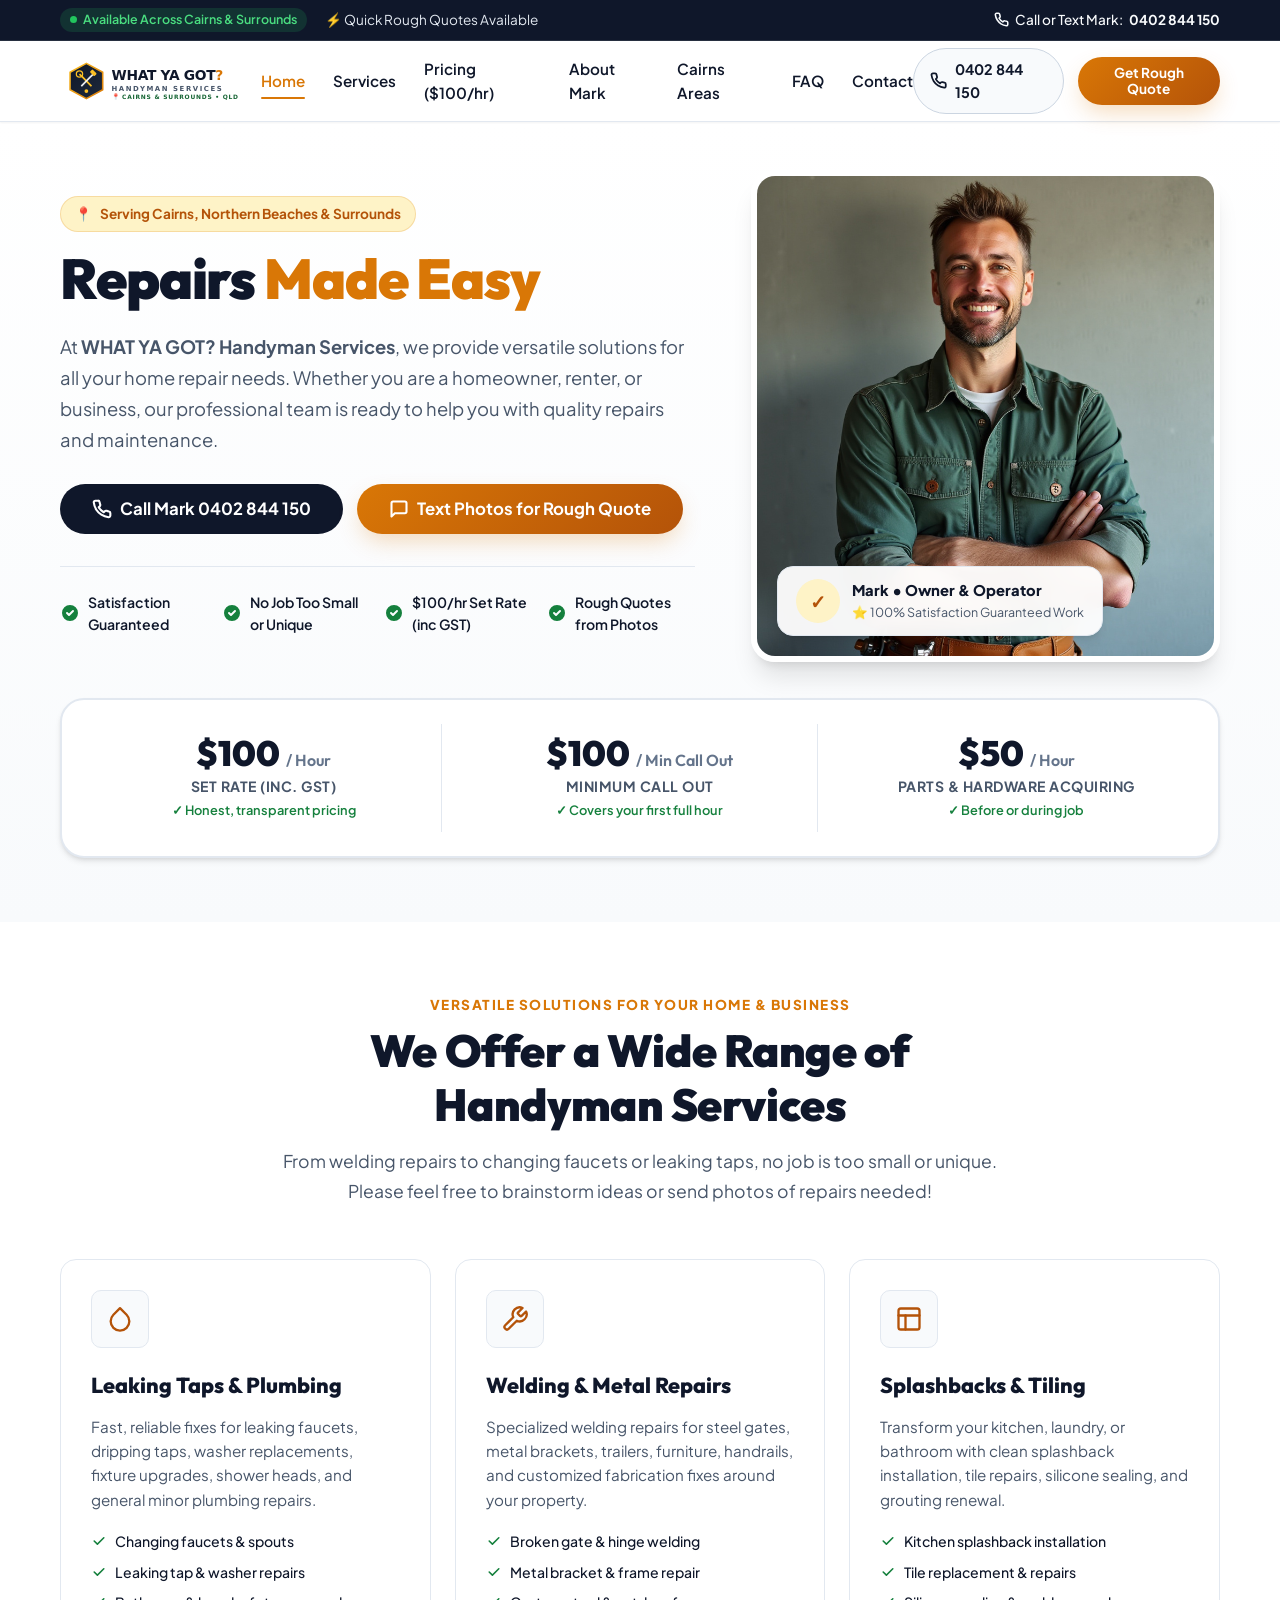
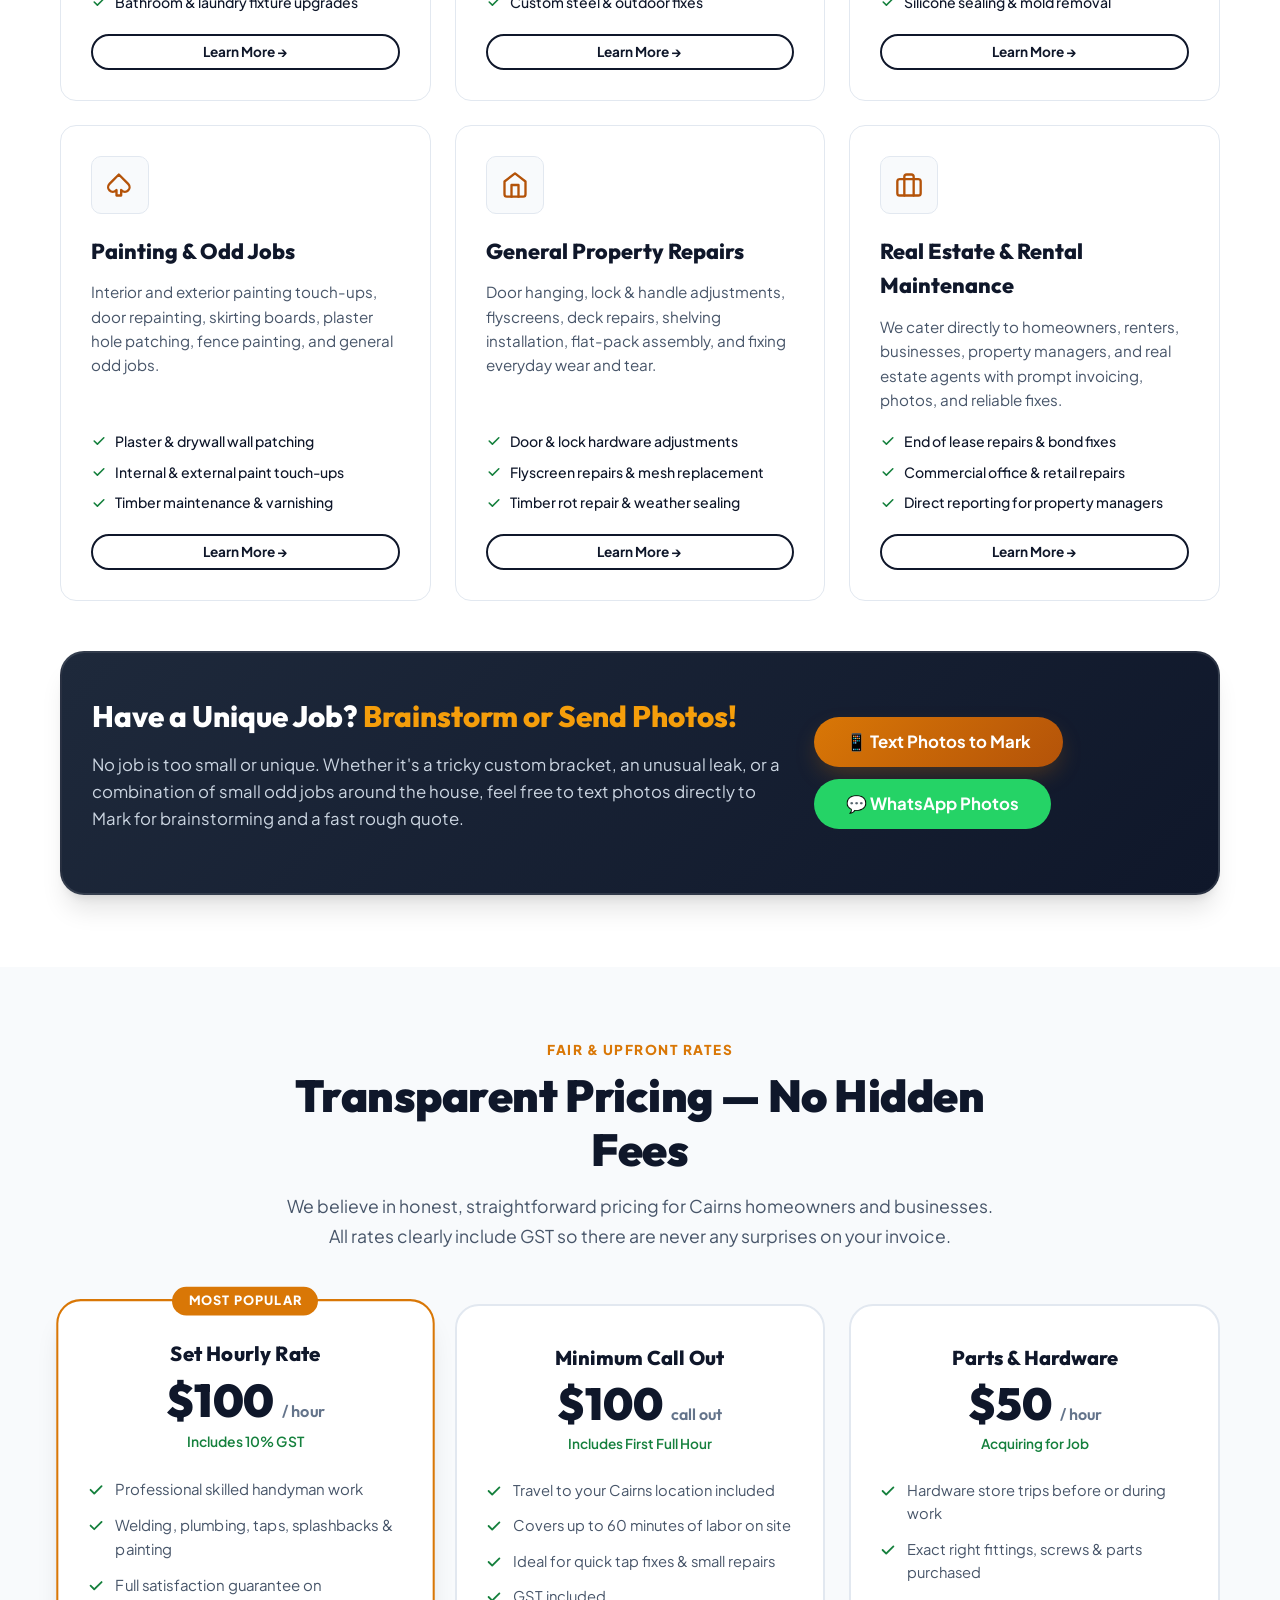
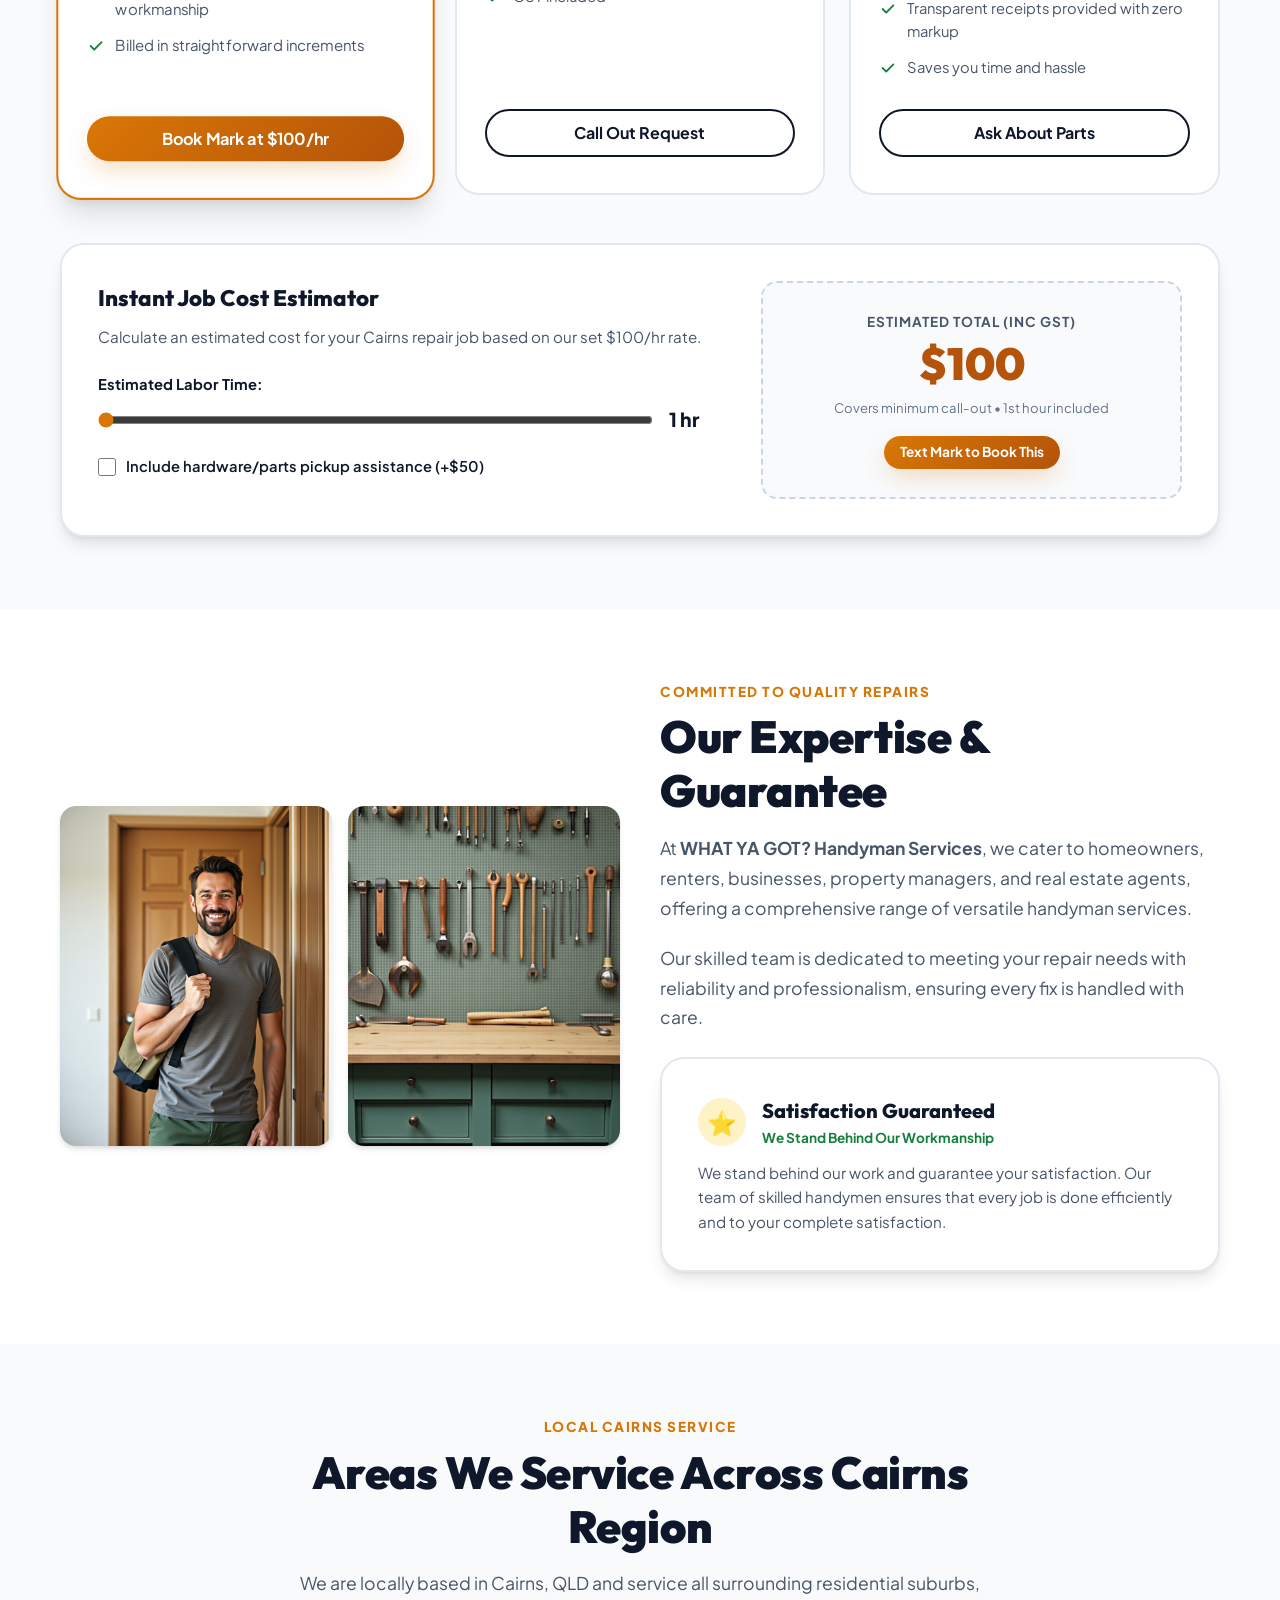
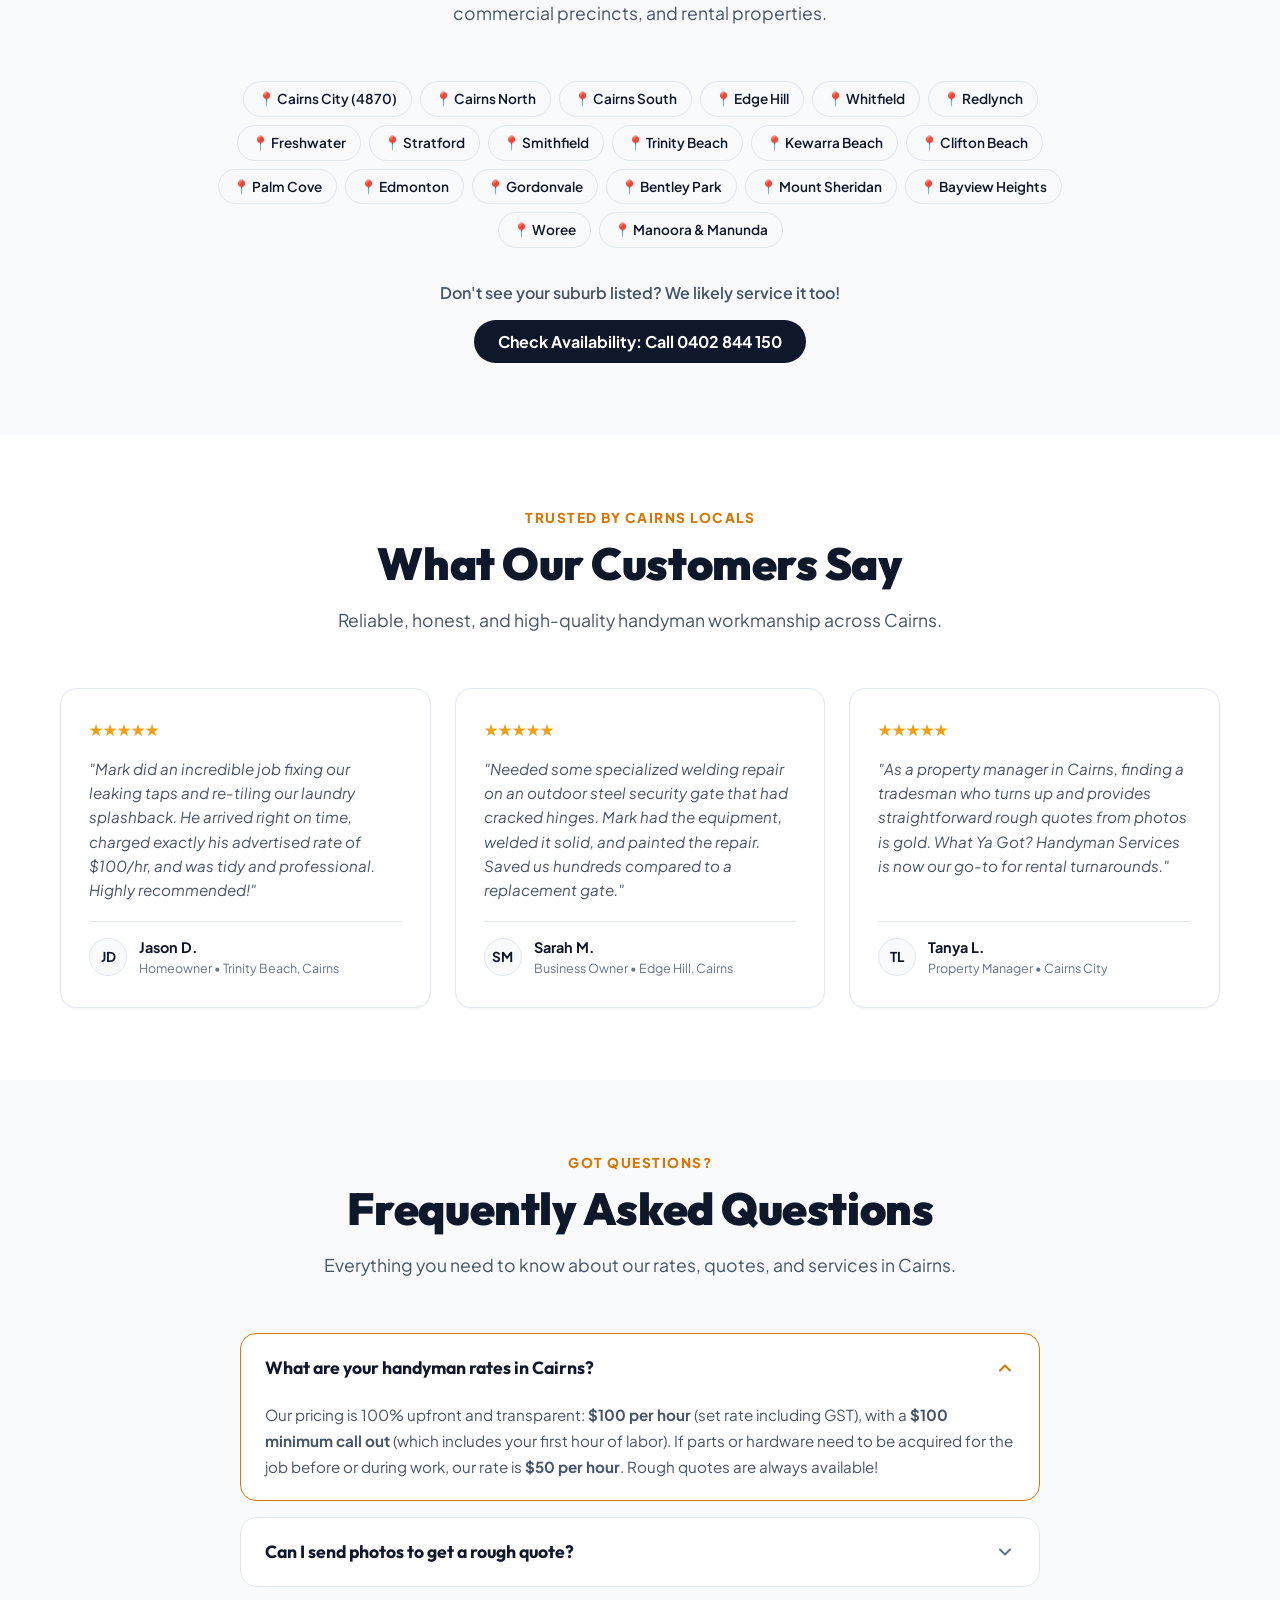
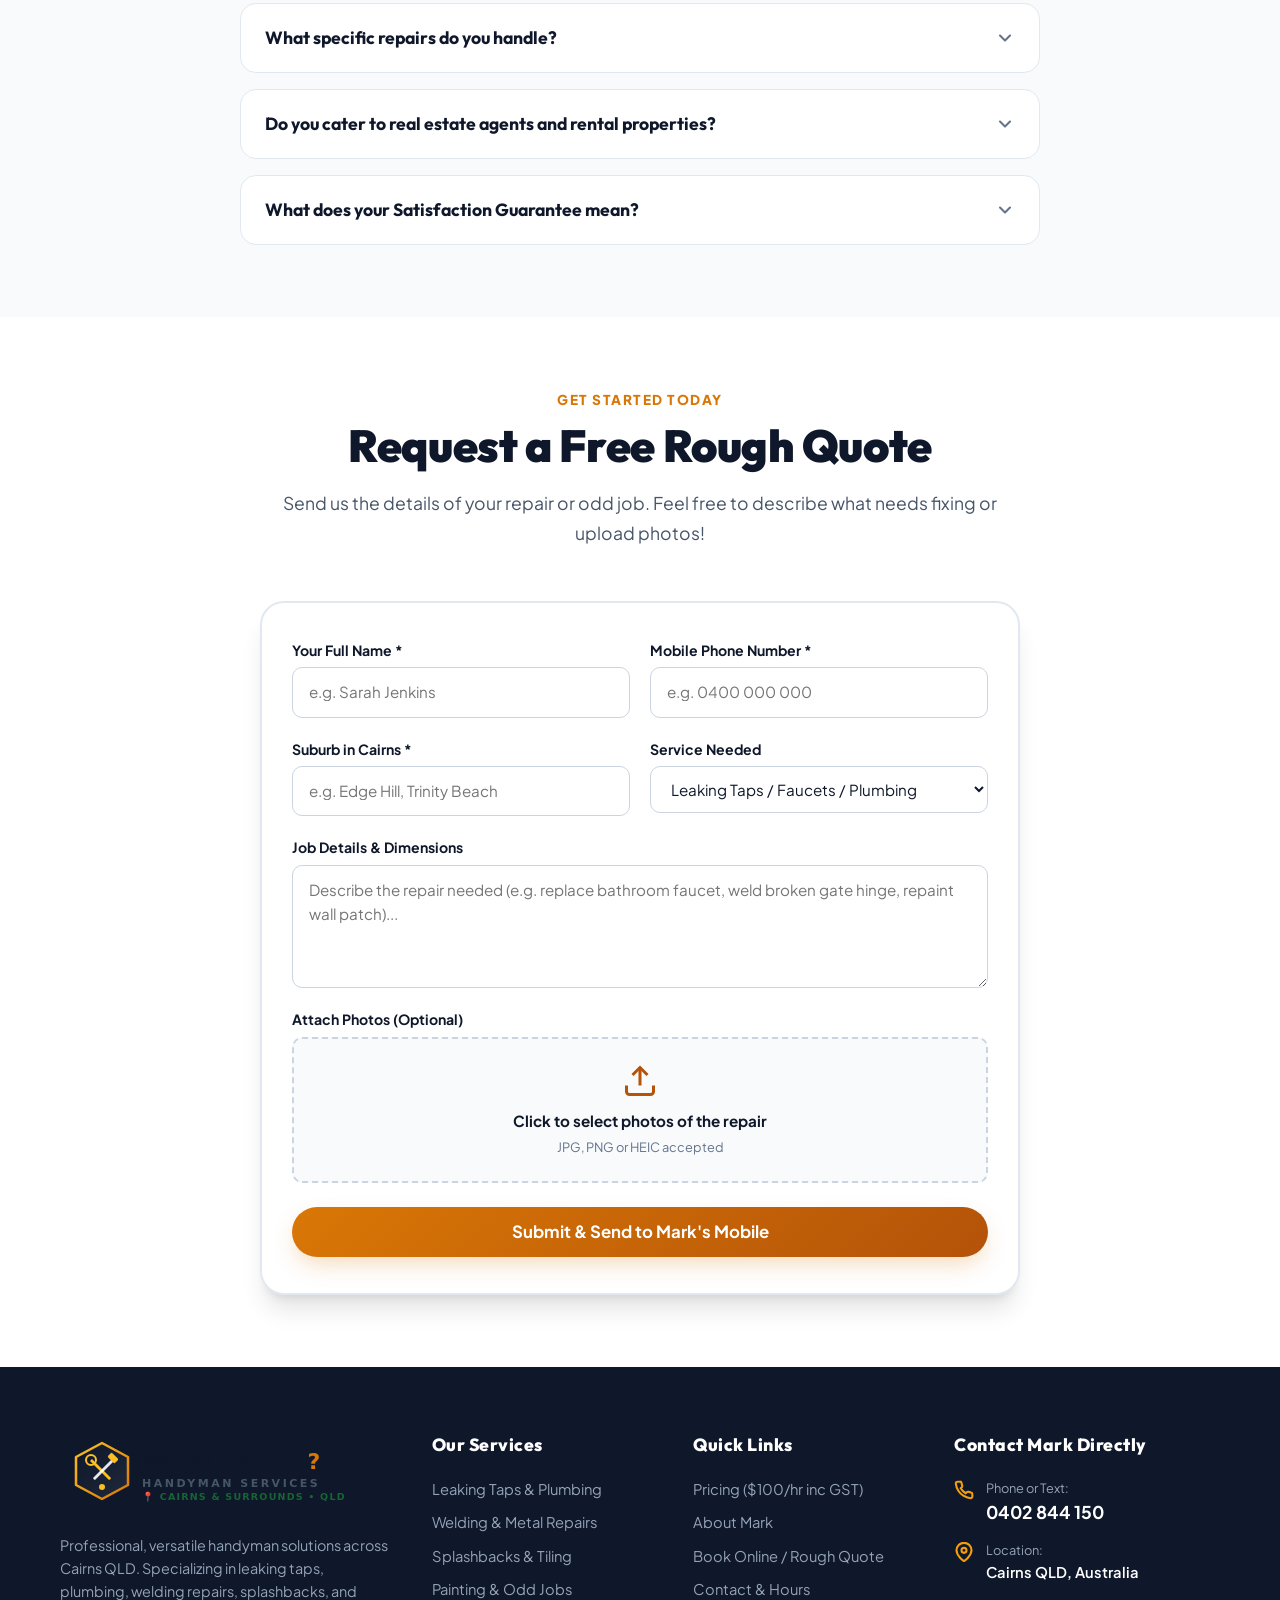
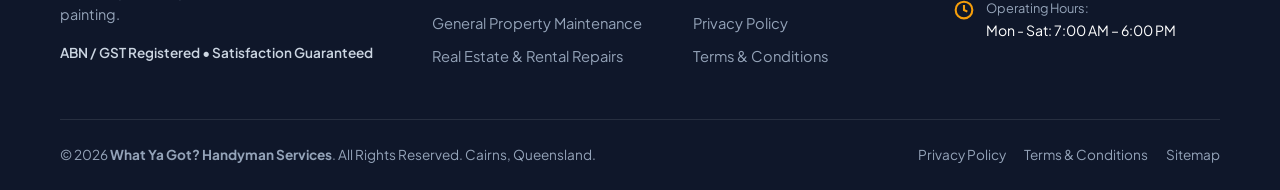
==== index.html @ cb6163d9 "Initial commit: What Ya Got? Handyman Services website" ====
<!DOCTYPE html>
<html lang="en">
<head>
  <meta charset="UTF-8">
  <meta name="viewport" content="width=device-width, initial-scale=1.0">
  <title>Handyman Cairns | What Ya Got? Handyman Services | Call Mark 0402 844 150</title>
  <meta name="description" content="Looking for a reliable handyman in Cairns? What Ya Got? Handyman Services provides quality home repairs, leaking taps, plumbing, welding, splashbacks, and painting. Transparent $100/hr inc GST. Call or text Mark on 0402 844 150 for a rough quote today!">
  <meta name="keywords" content="handyman cairns, handyman services cairns qld, property repairs cairns, leaking taps cairns, welding repairs cairns, splashbacks cairns, painter cairns, home maintenance cairns, what ya got handyman">
  <meta name="author" content="What Ya Got? Handyman Services">
  <meta name="robots" content="index, follow">
  <link rel="canonical" href="https://www.whatyagothandymanservices.com/">

  <!-- Open Graph / Facebook -->
  <meta property="og:type" content="website">
  <meta property="og:url" content="https://www.whatyagothandymanservices.com/">
  <meta property="og:title" content="What Ya Got? Handyman Services | Cairns QLD">
  <meta property="og:description" content="Repairs Made Easy. Plumbing, leaking taps, splashbacks, painting, welding repairs and odd jobs in Cairns. Transparent $100/hr inc GST. Satisfaction Guaranteed!">
  <meta property="og:image" content="https://www.whatyagothandymanservices.com/assets/images/mark-hero.jpg">
  <meta property="og:locale" content="en_AU">

  <!-- Twitter Card -->
  <meta name="twitter:card" content="summary_large_image">
  <meta name="twitter:title" content="What Ya Got? Handyman Services - Cairns QLD">
  <meta name="twitter:description" content="Reliable, versatile handyman solutions in Cairns. Welding repairs, leaking taps, splashbacks, painting. Call Mark 0402 844 150.">
  <meta name="twitter:image" content="https://www.whatyagothandymanservices.com/assets/images/mark-hero.jpg">

  <!-- Fonts & Stylesheet -->
  <link rel="preconnect" href="https://fonts.googleapis.com">
  <link rel="preconnect" href="https://fonts.gstatic.com" crossorigin>
  <link href="https://fonts.googleapis.com/css2?family=Outfit:wght@600;700;800;900&family=Plus+Jakarta+Sans:wght@400;500;600;700;800&display=swap" rel="stylesheet">
  <link rel="stylesheet" href="assets/css/style.css">

  <!-- Favicon / Brand Icon -->
  <link rel="icon" type="image/svg+xml" href="assets/images/logo.svg">

  <!-- Schema.org Structured Data (JSON-LD) for Local SEO & Rich Snippets -->
  <script type="application/ld+json">
  {
    "@context": "https://schema.org",
    "@graph": [
      {
        "@type": "HomeAndConstructionBusiness",
        "@id": "https://www.whatyagothandymanservices.com/#business",
        "name": "What Ya Got? Handyman Services",
        "alternateName": "What Ya Got Handyman Services Cairns",
        "image": "https://www.whatyagothandymanservices.com/assets/images/mark-hero.jpg",
        "logo": "https://www.whatyagothandymanservices.com/assets/images/logo.svg",
        "telephone": "+61 402 844 150",
        "url": "https://www.whatyagothandymanservices.com/",
        "priceRange": "$$",
        "currenciesAccepted": "AUD",
        "paymentAccepted": "Cash, Credit Card, Direct Debit",
        "address": {
          "@type": "PostalAddress",
          "addressLocality": "Cairns",
          "addressRegion": "QLD",
          "postalCode": "4870",
          "addressCountry": "AU"
        },
        "geo": {
          "@type": "GeoCoordinates",
          "latitude": -16.9203,
          "longitude": 145.7710
        },
        "founder": {
          "@type": "Person",
          "name": "Mark"
        },
        "description": "At WHAT YA GOT? Handyman Services, we provide versatile solutions for all your home repair needs in Cairns, QLD. Whether you are a homeowner, renter, or business, our professional team is ready to help you with quality repairs and maintenance.",
        "areaServed": [
          "Cairns",
          "Cairns North",
          "Cairns South",
          "Edge Hill",
          "Whitfield",
          "Redlynch",
          "Freshwater",
          "Stratford",
          "Smithfield",
          "Trinity Beach",
          "Kewarra Beach",
          "Clifton Beach",
          "Palm Cove",
          "Edmonton",
          "Gordonvale",
          "Bentley Park",
          "Mount Sheridan"
        ],
        "openingHoursSpecification": [
          {
            "@type": "OpeningHoursSpecification",
            "dayOfWeek": ["Monday", "Tuesday", "Wednesday", "Thursday", "Friday", "Saturday"],
            "opens": "07:00",
            "closes": "18:00"
          }
        ],
        "hasOfferCatalog": {
          "@type": "OfferCatalog",
          "name": "Handyman Services Cairns",
          "itemListElement": [
            {
              "@type": "Offer",
              "itemOffered": {
                "@type": "Service",
                "name": "Plumbing & Leaking Tap Repairs",
                "description": "Changing faucets, repairing leaking taps, shower heads and general plumbing maintenance."
              },
              "price": "100.00",
              "priceCurrency": "AUD"
            },
            {
              "@type": "Offer",
              "itemOffered": {
                "@type": "Service",
                "name": "Welding & Metal Repairs",
                "description": "Onsite welding repairs, gate fixes, brackets and custom fabrication repairs."
              },
              "price": "100.00",
              "priceCurrency": "AUD"
            },
            {
              "@type": "Offer",
              "itemOffered": {
                "@type": "Service",
                "name": "Splashbacks & Tiling",
                "description": "Kitchen and laundry splashback installations, tile repairs, and regrouting."
              },
              "price": "100.00",
              "priceCurrency": "AUD"
            },
            {
              "@type": "Offer",
              "itemOffered": {
                "@type": "Service",
                "name": "Painting & Odd Jobs",
                "description": "Interior and exterior painting touch-ups, patch repairs, and home maintenance odd jobs."
              },
              "price": "100.00",
              "priceCurrency": "AUD"
            }
          ]
        }
      },
      {
        "@type": "FAQPage",
        "@id": "https://www.whatyagothandymanservices.com/#faq",
        "mainEntity": [
          {
            "@type": "Question",
            "name": "What are your handyman rates in Cairns?",
            "acceptedAnswer": {
              "@type": "Answer",
              "text": "Our rates are transparent and straightforward: $100 per hour (set rate including GST) with a $100 minimum call-out (which covers your first hour). If parts or hardware need to be acquired for the job before or during work, our rate is $50 per hour. Rough quotes are always available!"
            }
          },
          {
            "@type": "Question",
            "name": "Can I get a rough quote from photos?",
            "acceptedAnswer": {
              "@type": "Answer",
              "text": "Yes, absolutely! Please feel free to brainstorm ideas or send photos of repairs needed directly to Mark at 0402 844 150 via SMS, WhatsApp, or through our online quote form."
            }
          },
          {
            "@type": "Question",
            "name": "What areas in Cairns do you service?",
            "acceptedAnswer": {
              "@type": "Answer",
              "text": "We service all areas across Cairns and surrounding suburbs, including Cairns North, Edge Hill, Whitfield, Redlynch, Stratford, Freshwater, Smithfield, Trinity Beach, Kewarra Beach, Palm Cove, Edmonton, Mount Sheridan, and Gordonvale."
            }
          },
          {
            "@type": "Question",
            "name": "Do you work for real estate agents and property managers?",
            "acceptedAnswer": {
              "@type": "Answer",
              "text": "Yes, we frequently cater to homeowners, renters, businesses, property managers, and real estate agents for routine repairs, bond inspections, tenant turnarounds, and general maintenance."
            }
          },
          {
            "@type": "Question",
            "name": "Is your work guaranteed?",
            "acceptedAnswer": {
              "@type": "Answer",
              "text": "Satisfaction Guaranteed. We stand behind our work and guarantee your satisfaction. Our team of skilled handymen ensures that every job is done efficiently and to your complete satisfaction."
            }
          }
        ]
      }
    ]
  }
  </script>
</head>
<body>

  <!-- Top Announcement Bar -->
  <div class="top-bar">
    <div class="container">
      <div class="top-bar-left">
        <span class="badge-status"><span class="pulse-dot"></span> Available Across Cairns &amp; Surrounds</span>
        <span>⚡ Quick Rough Quotes Available</span>
      </div>
      <div class="top-bar-right">
        <a href="tel:0402844150">
          <svg width="15" height="15" viewBox="0 0 24 24" fill="none" stroke="currentColor" stroke-width="2.5" stroke-linecap="round" stroke-linejoin="round"><path d="M22 16.92v3a2 2 0 0 1-2.18 2 19.79 19.79 0 0 1-8.63-3.07 19.5 19.5 0 0 1-6-6 19.79 19.79 0 0 1-3.07-8.67A2 2 0 0 1 4.11 2h3a2 2 0 0 1 2 1.72 12.84 12.84 0 0 0 .7 2.81 2 2 0 0 1-.45 2.11L8.09 9.91a16 16 0 0 0 6 6l1.27-1.27a2 2 0 0 1 2.11-.45 12.84 12.84 0 0 0 2.81.7A2 2 0 0 1 22 16.92z"></path></svg>
          Call or Text Mark: <strong>0402 844 150</strong>
        </a>
      </div>
    </div>
  </div>

  <!-- Main Sticky Header -->
  <header class="site-header">
    <div class="container">
      <div class="header-inner">
        <!-- Brand Logo -->
        <a href="index.html" class="logo-link" aria-label="What Ya Got? Handyman Services Home">
          <img src="assets/images/logo.svg" alt="What Ya Got? Handyman Services Cairns" class="logo-img" width="300" height="75">
        </a>

        <!-- Desktop Navigation Links -->
        <nav class="nav-desktop" aria-label="Main Navigation">
          <a href="index.html" class="nav-link active">Home</a>
          <a href="services.html" class="nav-link">Services</a>
          <a href="pricing.html" class="nav-link">Pricing ($100/hr)</a>
          <a href="about.html" class="nav-link">About Mark</a>
          <a href="#areas" class="nav-link">Cairns Areas</a>
          <a href="#faq" class="nav-link">FAQ</a>
          <a href="contact.html" class="nav-link">Contact</a>
        </nav>

        <!-- Header Actions -->
        <div class="header-actions">
          <a href="tel:0402844150" class="btn-phone-header">
            <svg width="18" height="18" viewBox="0 0 24 24" fill="none" stroke="currentColor" stroke-width="2.5" stroke-linecap="round" stroke-linejoin="round"><path d="M22 16.92v3a2 2 0 0 1-2.18 2 19.79 19.79 0 0 1-8.63-3.07 19.5 19.5 0 0 1-6-6 19.79 19.79 0 0 1-3.07-8.67A2 2 0 0 1 4.11 2h3a2 2 0 0 1 2 1.72 12.84 12.84 0 0 0 .7 2.81 2 2 0 0 1-.45 2.11L8.09 9.91a16 16 0 0 0 6 6l1.27-1.27a2 2 0 0 1 2.11-.45 12.84 12.84 0 0 0 2.81.7A2 2 0 0 1 22 16.92z"></path></svg>
            <span>0402 844 150</span>
          </a>
          <a href="book-online.html" class="btn btn-sm btn-primary">Get Rough Quote</a>
          <button id="hamburger-btn" class="hamburger-btn" aria-label="Toggle navigation menu">
            <span class="hamburger-line"></span>
            <span class="hamburger-line"></span>
            <span class="hamburger-line"></span>
          </button>
        </div>
      </div>
    </div>
  </header>

  <!-- Mobile Drawer Menu -->
  <div id="mobile-nav" class="mobile-nav" aria-hidden="true">
    <div class="mobile-nav-panel">
      <div class="mobile-nav-header">
        <img src="assets/images/logo.svg" alt="What Ya Got?" height="40">
        <button id="mobile-close-btn" class="mobile-close-btn" aria-label="Close menu">&times;</button>
      </div>
      <div class="mobile-nav-links">
        <a href="index.html" class="mobile-nav-link">Home <span>&rarr;</span></a>
        <a href="services.html" class="mobile-nav-link">All Services <span>&rarr;</span></a>
        <a href="pricing.html" class="mobile-nav-link">Pricing ($100/hr) <span>&rarr;</span></a>
        <a href="about.html" class="mobile-nav-link">About Mark <span>&rarr;</span></a>
        <a href="#areas" class="mobile-nav-link">Areas We Service <span>&rarr;</span></a>
        <a href="#faq" class="mobile-nav-link">FAQ <span>&rarr;</span></a>
        <a href="contact.html" class="mobile-nav-link">Contact &amp; Hours <span>&rarr;</span></a>
      </div>
      <div style="margin-top:auto; display:flex; flex-direction:column; gap:10px;">
        <a href="tel:0402844150" class="btn btn-secondary btn-full">📞 Call Mark 0402 844 150</a>
        <a href="sms:0402844150?body=Hi%20Mark,%20I'd%20like%20a%20rough%20quote%20for%20a%20repair%20in%20Cairns" class="btn btn-primary btn-full">📱 Text Mark with Photos</a>
      </div>
    </div>
  </div>

  <main>
    <!-- Hero Section -->
    <section class="hero" id="home">
      <div class="container">
        <div class="hero-grid">
          <!-- Text Content -->
          <div class="hero-content">
            <div class="hero-tag">
              <span>📍</span> Serving Cairns, Northern Beaches &amp; Surrounds
            </div>
            <h1 class="hero-title">
              Repairs <span class="highlight">Made Easy</span>
            </h1>
            <p class="hero-description">
              At <strong>WHAT YA GOT? Handyman Services</strong>, we provide versatile solutions for all your home repair needs. Whether you are a homeowner, renter, or business, our professional team is ready to help you with quality repairs and maintenance.
            </p>
            <div class="hero-actions">
              <a href="tel:0402844150" class="btn btn-lg btn-secondary">
                <svg width="20" height="20" viewBox="0 0 24 24" fill="none" stroke="currentColor" stroke-width="2.5" stroke-linecap="round" stroke-linejoin="round"><path d="M22 16.92v3a2 2 0 0 1-2.18 2 19.79 19.79 0 0 1-8.63-3.07 19.5 19.5 0 0 1-6-6 19.79 19.79 0 0 1-3.07-8.67A2 2 0 0 1 4.11 2h3a2 2 0 0 1 2 1.72 12.84 12.84 0 0 0 .7 2.81 2 2 0 0 1-.45 2.11L8.09 9.91a16 16 0 0 0 6 6l1.27-1.27a2 2 0 0 1 2.11-.45 12.84 12.84 0 0 0 2.81.7A2 2 0 0 1 22 16.92z"></path></svg>
                Call Mark 0402 844 150
              </a>
              <a href="sms:0402844150?body=Hi%20Mark,%20I%20have%20a%20repair%20needed%20in%20Cairns.%20Here%20are%20details:" class="btn btn-lg btn-primary">
                <svg width="20" height="20" viewBox="0 0 24 24" fill="none" stroke="currentColor" stroke-width="2.5" stroke-linecap="round" stroke-linejoin="round"><path d="M21 15a2 2 0 0 1-2 2H7l-4 4V5a2 2 0 0 1 2-2h14a2 2 0 0 1 2 2z"></path></svg>
                Text Photos for Rough Quote
              </a>
            </div>

            <!-- Features Trust Indicators -->
            <div class="hero-features">
              <div class="hero-feat-item">
                <svg class="hero-feat-icon" viewBox="0 0 20 20" fill="currentColor"><path fill-rule="evenodd" d="M10 18a8 8 0 100-16 8 8 0 000 16zm3.707-9.293a1 1 0 00-1.414-1.414L9 10.586 7.707 9.293a1 1 0 00-1.414 1.414l2 2a1 1 0 001.414 0l4-4z" clip-rule="evenodd"/></svg>
                <span>Satisfaction Guaranteed</span>
              </div>
              <div class="hero-feat-item">
                <svg class="hero-feat-icon" viewBox="0 0 20 20" fill="currentColor"><path fill-rule="evenodd" d="M10 18a8 8 0 100-16 8 8 0 000 16zm3.707-9.293a1 1 0 00-1.414-1.414L9 10.586 7.707 9.293a1 1 0 00-1.414 1.414l2 2a1 1 0 001.414 0l4-4z" clip-rule="evenodd"/></svg>
                <span>No Job Too Small or Unique</span>
              </div>
              <div class="hero-feat-item">
                <svg class="hero-feat-icon" viewBox="0 0 20 20" fill="currentColor"><path fill-rule="evenodd" d="M10 18a8 8 0 100-16 8 8 0 000 16zm3.707-9.293a1 1 0 00-1.414-1.414L9 10.586 7.707 9.293a1 1 0 00-1.414 1.414l2 2a1 1 0 001.414 0l4-4z" clip-rule="evenodd"/></svg>
                <span>$100/hr Set Rate (inc GST)</span>
              </div>
              <div class="hero-feat-item">
                <svg class="hero-feat-icon" viewBox="0 0 20 20" fill="currentColor"><path fill-rule="evenodd" d="M10 18a8 8 0 100-16 8 8 0 000 16zm3.707-9.293a1 1 0 00-1.414-1.414L9 10.586 7.707 9.293a1 1 0 00-1.414 1.414l2 2a1 1 0 001.414 0l4-4z" clip-rule="evenodd"/></svg>
                <span>Rough Quotes from Photos</span>
              </div>
            </div>
          </div>

          <!-- Hero Image Card -->
          <div class="hero-media">
            <div class="hero-image-card">
              <img src="assets/images/mark-hero.jpg" alt="Mark - What Ya Got? Handyman Services Cairns" class="hero-image" width="700" height="800" priority>
              <div class="hero-floating-badge">
                <div class="badge-avatar">✓</div>
                <div>
                  <div class="badge-text-title">Mark • Owner &amp; Operator</div>
                  <div class="badge-text-sub">⭐ 100% Satisfaction Guaranteed Work</div>
                </div>
              </div>
            </div>
          </div>
        </div>

        <!-- Transparent Rate Card Strip -->
        <div class="pricing-hero-strip">
          <div class="price-box">
            <div class="price-amount">$100 <span>/ Hour</span></div>
            <div class="price-label">Set Rate (inc. GST)</div>
            <div class="price-sub">✓ Honest, transparent pricing</div>
          </div>
          <div class="price-box">
            <div class="price-amount">$100 <span>/ Min Call Out</span></div>
            <div class="price-label">Minimum Call Out</div>
            <div class="price-sub">✓ Covers your first full hour</div>
          </div>
          <div class="price-box">
            <div class="price-amount">$50 <span>/ Hour</span></div>
            <div class="price-label">Parts &amp; Hardware Acquiring</div>
            <div class="price-sub">✓ Before or during job</div>
          </div>
        </div>
      </div>
    </section>

    <!-- Services Overview Section -->
    <section class="section section-alt" id="services">
      <div class="container">
        <div class="section-header">
          <div class="section-subtitle">Versatile Solutions For Your Home &amp; Business</div>
          <h2 class="section-title">We Offer a Wide Range of Handyman Services</h2>
          <p class="section-desc">
            From welding repairs to changing faucets or leaking taps, no job is too small or unique. Please feel free to brainstorm ideas or send photos of repairs needed!
          </p>
        </div>

        <div class="services-grid">
          <!-- Service 1: Plumbing & Leaking Taps -->
          <article class="service-card">
            <div class="service-icon-wrap">
              <svg width="28" height="28" viewBox="0 0 24 24" fill="none" stroke="currentColor" stroke-width="2" stroke-linecap="round" stroke-linejoin="round"><path d="M12 2.69l5.66 5.66a8 8 0 1 1-11.31 0z"></path></svg>
            </div>
            <h3 class="service-title">Leaking Taps &amp; Plumbing</h3>
            <p class="service-text">
              Fast, reliable fixes for leaking faucets, dripping taps, washer replacements, fixture upgrades, shower heads, and general minor plumbing repairs.
            </p>
            <ul class="service-list">
              <li class="service-list-item">
                <svg viewBox="0 0 20 20" fill="currentColor"><path fill-rule="evenodd" d="M16.707 5.293a1 1 0 010 1.414l-8 8a1 1 0 01-1.414 0l-4-4a1 1 0 011.414-1.414L8 12.586l7.293-7.293a1 1 0 011.414 0z" clip-rule="evenodd"/></svg>
                Changing faucets &amp; spouts
              </li>
              <li class="service-list-item">
                <svg viewBox="0 0 20 20" fill="currentColor"><path fill-rule="evenodd" d="M16.707 5.293a1 1 0 010 1.414l-8 8a1 1 0 01-1.414 0l-4-4a1 1 0 011.414-1.414L8 12.586l7.293-7.293a1 1 0 011.414 0z" clip-rule="evenodd"/></svg>
                Leaking tap &amp; washer repairs
              </li>
              <li class="service-list-item">
                <svg viewBox="0 0 20 20" fill="currentColor"><path fill-rule="evenodd" d="M16.707 5.293a1 1 0 010 1.414l-8 8a1 1 0 01-1.414 0l-4-4a1 1 0 011.414-1.414L8 12.586l7.293-7.293a1 1 0 011.414 0z" clip-rule="evenodd"/></svg>
                Bathroom &amp; laundry fixture upgrades
              </li>
            </ul>
            <a href="services.html#plumbing" class="btn btn-sm btn-outline" style="margin-top:auto;">Learn More &rarr;</a>
          </article>

          <!-- Service 2: Welding Repairs -->
          <article class="service-card">
            <div class="service-icon-wrap">
              <svg width="28" height="28" viewBox="0 0 24 24" fill="none" stroke="currentColor" stroke-width="2" stroke-linecap="round" stroke-linejoin="round"><path d="M14.7 6.3a1 1 0 0 0 0 1.4l1.6 1.6a1 1 0 0 0 1.4 0l3.77-3.77a6 6 0 0 1-7.94 7.94l-6.91 6.91a2.12 2.12 0 0 1-3-3l6.91-6.91a6 6 0 0 1 7.94-7.94l-3.76 3.76z"></path></svg>
            </div>
            <h3 class="service-title">Welding &amp; Metal Repairs</h3>
            <p class="service-text">
              Specialized welding repairs for steel gates, metal brackets, trailers, furniture, handrails, and customized fabrication fixes around your property.
            </p>
            <ul class="service-list">
              <li class="service-list-item">
                <svg viewBox="0 0 20 20" fill="currentColor"><path fill-rule="evenodd" d="M16.707 5.293a1 1 0 010 1.414l-8 8a1 1 0 01-1.414 0l-4-4a1 1 0 011.414-1.414L8 12.586l7.293-7.293a1 1 0 011.414 0z" clip-rule="evenodd"/></svg>
                Broken gate &amp; hinge welding
              </li>
              <li class="service-list-item">
                <svg viewBox="0 0 20 20" fill="currentColor"><path fill-rule="evenodd" d="M16.707 5.293a1 1 0 010 1.414l-8 8a1 1 0 01-1.414 0l-4-4a1 1 0 011.414-1.414L8 12.586l7.293-7.293a1 1 0 011.414 0z" clip-rule="evenodd"/></svg>
                Metal bracket &amp; frame repair
              </li>
              <li class="service-list-item">
                <svg viewBox="0 0 20 20" fill="currentColor"><path fill-rule="evenodd" d="M16.707 5.293a1 1 0 010 1.414l-8 8a1 1 0 01-1.414 0l-4-4a1 1 0 011.414-1.414L8 12.586l7.293-7.293a1 1 0 011.414 0z" clip-rule="evenodd"/></svg>
                Custom steel &amp; outdoor fixes
              </li>
            </ul>
            <a href="services.html#welding" class="btn btn-sm btn-outline" style="margin-top:auto;">Learn More &rarr;</a>
          </article>

          <!-- Service 3: Splashbacks & Tiling -->
          <article class="service-card">
            <div class="service-icon-wrap">
              <svg width="28" height="28" viewBox="0 0 24 24" fill="none" stroke="currentColor" stroke-width="2" stroke-linecap="round" stroke-linejoin="round"><rect x="3" y="3" width="18" height="18" rx="2" ry="2"></rect><line x1="3" y1="9" x2="21" y2="9"></line><line x1="9" y1="21" x2="9" y2="9"></line></svg>
            </div>
            <h3 class="service-title">Splashbacks &amp; Tiling</h3>
            <p class="service-text">
              Transform your kitchen, laundry, or bathroom with clean splashback installation, tile repairs, silicone sealing, and grouting renewal.
            </p>
            <ul class="service-list">
              <li class="service-list-item">
                <svg viewBox="0 0 20 20" fill="currentColor"><path fill-rule="evenodd" d="M16.707 5.293a1 1 0 010 1.414l-8 8a1 1 0 01-1.414 0l-4-4a1 1 0 011.414-1.414L8 12.586l7.293-7.293a1 1 0 011.414 0z" clip-rule="evenodd"/></svg>
                Kitchen splashback installation
              </li>
              <li class="service-list-item">
                <svg viewBox="0 0 20 20" fill="currentColor"><path fill-rule="evenodd" d="M16.707 5.293a1 1 0 010 1.414l-8 8a1 1 0 01-1.414 0l-4-4a1 1 0 011.414-1.414L8 12.586l7.293-7.293a1 1 0 011.414 0z" clip-rule="evenodd"/></svg>
                Tile replacement &amp; repairs
              </li>
              <li class="service-list-item">
                <svg viewBox="0 0 20 20" fill="currentColor"><path fill-rule="evenodd" d="M16.707 5.293a1 1 0 010 1.414l-8 8a1 1 0 01-1.414 0l-4-4a1 1 0 011.414-1.414L8 12.586l7.293-7.293a1 1 0 011.414 0z" clip-rule="evenodd"/></svg>
                Silicone sealing &amp; mold removal
              </li>
            </ul>
            <a href="services.html#splashbacks" class="btn btn-sm btn-outline" style="margin-top:auto;">Learn More &rarr;</a>
          </article>

          <!-- Service 4: Painting & Odd Jobs -->
          <article class="service-card">
            <div class="service-icon-wrap">
              <svg width="28" height="28" viewBox="0 0 24 24" fill="none" stroke="currentColor" stroke-width="2" stroke-linecap="round" stroke-linejoin="round"><path d="M19 11l-8-8-8 8a4 4 0 0 0 5.66 5.66l.34-.34v4.68h4v-4.68l.34.34A4 4 0 0 0 19 11z"></path></svg>
            </div>
            <h3 class="service-title">Painting &amp; Odd Jobs</h3>
            <p class="service-text">
              Interior and exterior painting touch-ups, door repainting, skirting boards, plaster hole patching, fence painting, and general odd jobs.
            </p>
            <ul class="service-list">
              <li class="service-list-item">
                <svg viewBox="0 0 20 20" fill="currentColor"><path fill-rule="evenodd" d="M16.707 5.293a1 1 0 010 1.414l-8 8a1 1 0 01-1.414 0l-4-4a1 1 0 011.414-1.414L8 12.586l7.293-7.293a1 1 0 011.414 0z" clip-rule="evenodd"/></svg>
                Plaster &amp; drywall wall patching
              </li>
              <li class="service-list-item">
                <svg viewBox="0 0 20 20" fill="currentColor"><path fill-rule="evenodd" d="M16.707 5.293a1 1 0 010 1.414l-8 8a1 1 0 01-1.414 0l-4-4a1 1 0 011.414-1.414L8 12.586l7.293-7.293a1 1 0 011.414 0z" clip-rule="evenodd"/></svg>
                Internal &amp; external paint touch-ups
              </li>
              <li class="service-list-item">
                <svg viewBox="0 0 20 20" fill="currentColor"><path fill-rule="evenodd" d="M16.707 5.293a1 1 0 010 1.414l-8 8a1 1 0 01-1.414 0l-4-4a1 1 0 011.414-1.414L8 12.586l7.293-7.293a1 1 0 011.414 0z" clip-rule="evenodd"/></svg>
                Timber maintenance &amp; varnishing
              </li>
            </ul>
            <a href="services.html#painting" class="btn btn-sm btn-outline" style="margin-top:auto;">Learn More &rarr;</a>
          </article>

          <!-- Service 5: General Home & Property Repairs -->
          <article class="service-card">
            <div class="service-icon-wrap">
              <svg width="28" height="28" viewBox="0 0 24 24" fill="none" stroke="currentColor" stroke-width="2" stroke-linecap="round" stroke-linejoin="round"><path d="M3 9l9-7 9 7v11a2 2 0 0 1-2 2H5a2 2 0 0 1-2-2z"></path><polyline points="9 22 9 12 15 12 15 22"></polyline></svg>
            </div>
            <h3 class="service-title">General Property Repairs</h3>
            <p class="service-text">
              Door hanging, lock &amp; handle adjustments, flyscreens, deck repairs, shelving installation, flat-pack assembly, and fixing everyday wear and tear.
            </p>
            <ul class="service-list">
              <li class="service-list-item">
                <svg viewBox="0 0 20 20" fill="currentColor"><path fill-rule="evenodd" d="M16.707 5.293a1 1 0 010 1.414l-8 8a1 1 0 01-1.414 0l-4-4a1 1 0 011.414-1.414L8 12.586l7.293-7.293a1 1 0 011.414 0z" clip-rule="evenodd"/></svg>
                Door &amp; lock hardware adjustments
              </li>
              <li class="service-list-item">
                <svg viewBox="0 0 20 20" fill="currentColor"><path fill-rule="evenodd" d="M16.707 5.293a1 1 0 010 1.414l-8 8a1 1 0 01-1.414 0l-4-4a1 1 0 011.414-1.414L8 12.586l7.293-7.293a1 1 0 011.414 0z" clip-rule="evenodd"/></svg>
                Flyscreen repairs &amp; mesh replacement
              </li>
              <li class="service-list-item">
                <svg viewBox="0 0 20 20" fill="currentColor"><path fill-rule="evenodd" d="M16.707 5.293a1 1 0 010 1.414l-8 8a1 1 0 01-1.414 0l-4-4a1 1 0 011.414-1.414L8 12.586l7.293-7.293a1 1 0 011.414 0z" clip-rule="evenodd"/></svg>
                Timber rot repair &amp; weather sealing
              </li>
            </ul>
            <a href="services.html#general" class="btn btn-sm btn-outline" style="margin-top:auto;">Learn More &rarr;</a>
          </article>

          <!-- Service 6: Real Estate & Commercial Maintenance -->
          <article class="service-card">
            <div class="service-icon-wrap">
              <svg width="28" height="28" viewBox="0 0 24 24" fill="none" stroke="currentColor" stroke-width="2" stroke-linecap="round" stroke-linejoin="round"><rect x="2" y="7" width="20" height="14" rx="2" ry="2"></rect><path d="M16 21V5a2 2 0 0 0-2-2h-4a2 2 0 0 0-2 2v16"></path></svg>
            </div>
            <h3 class="service-title">Real Estate &amp; Rental Maintenance</h3>
            <p class="service-text">
              We cater directly to homeowners, renters, businesses, property managers, and real estate agents with prompt invoicing, photos, and reliable fixes.
            </p>
            <ul class="service-list">
              <li class="service-list-item">
                <svg viewBox="0 0 20 20" fill="currentColor"><path fill-rule="evenodd" d="M16.707 5.293a1 1 0 010 1.414l-8 8a1 1 0 01-1.414 0l-4-4a1 1 0 011.414-1.414L8 12.586l7.293-7.293a1 1 0 011.414 0z" clip-rule="evenodd"/></svg>
                End of lease repairs &amp; bond fixes
              </li>
              <li class="service-list-item">
                <svg viewBox="0 0 20 20" fill="currentColor"><path fill-rule="evenodd" d="M16.707 5.293a1 1 0 010 1.414l-8 8a1 1 0 01-1.414 0l-4-4a1 1 0 011.414-1.414L8 12.586l7.293-7.293a1 1 0 011.414 0z" clip-rule="evenodd"/></svg>
                Commercial office &amp; retail repairs
              </li>
              <li class="service-list-item">
                <svg viewBox="0 0 20 20" fill="currentColor"><path fill-rule="evenodd" d="M16.707 5.293a1 1 0 010 1.414l-8 8a1 1 0 01-1.414 0l-4-4a1 1 0 011.414-1.414L8 12.586l7.293-7.293a1 1 0 011.414 0z" clip-rule="evenodd"/></svg>
                Direct reporting for property managers
              </li>
            </ul>
            <a href="services.html#commercial" class="btn btn-sm btn-outline" style="margin-top:auto;">Learn More &rarr;</a>
          </article>
        </div>

        <!-- "Brainstorm Ideas or Send Photos" Callout Banner -->
        <div class="photo-callout-banner">
          <div class="photo-callout-grid">
            <div>
              <h3 class="photo-callout-title">Have a Unique Job? <span>Brainstorm or Send Photos!</span></h3>
              <p class="photo-callout-desc">
                No job is too small or unique. Whether it's a tricky custom bracket, an unusual leak, or a combination of small odd jobs around the house, feel free to text photos directly to Mark for brainstorming and a fast rough quote.
              </p>
            </div>
            <div class="photo-actions">
              <a href="sms:0402844150?body=Hi%20Mark,%20here%20are%20photos%20of%20a%20repair%20needed:" class="btn btn-lg btn-primary">
                📱 Text Photos to Mark
              </a>
              <a href="https://wa.me/61402844150?text=Hi%20Mark%2C%20here%20are%20the%20photos%20for%20a%20repair%20rough%20quote%3A" target="_blank" class="btn btn-lg btn-whatsapp">
                💬 WhatsApp Photos
              </a>
            </div>
          </div>
        </div>
      </div>
    </section>

    <!-- Pricing Section & Interactive Estimator -->
    <section class="section" id="pricing">
      <div class="container">
        <div class="section-header">
          <div class="section-subtitle">Fair &amp; Upfront Rates</div>
          <h2 class="section-title">Transparent Pricing — No Hidden Fees</h2>
          <p class="section-desc">
            We believe in honest, straightforward pricing for Cairns homeowners and businesses. All rates clearly include GST so there are never any surprises on your invoice.
          </p>
        </div>

        <div class="pricing-cards-grid">
          <!-- Card 1: Standard Rate -->
          <div class="pricing-card featured">
            <span class="popular-badge">Most Popular</span>
            <div class="pricing-card-header">
              <h3 class="pricing-tier-name">Set Hourly Rate</h3>
              <div class="pricing-card-price">$100 <span>/ hour</span></div>
              <div class="pricing-card-note">Includes 10% GST</div>
            </div>
            <div class="pricing-card-features">
              <div class="pricing-feat-item">
                <svg viewBox="0 0 20 20" fill="currentColor"><path fill-rule="evenodd" d="M16.707 5.293a1 1 0 010 1.414l-8 8a1 1 0 01-1.414 0l-4-4a1 1 0 011.414-1.414L8 12.586l7.293-7.293a1 1 0 011.414 0z" clip-rule="evenodd"/></svg>
                <span>Professional skilled handyman work</span>
              </div>
              <div class="pricing-feat-item">
                <svg viewBox="0 0 20 20" fill="currentColor"><path fill-rule="evenodd" d="M16.707 5.293a1 1 0 010 1.414l-8 8a1 1 0 01-1.414 0l-4-4a1 1 0 011.414-1.414L8 12.586l7.293-7.293a1 1 0 011.414 0z" clip-rule="evenodd"/></svg>
                <span>Welding, plumbing, taps, splashbacks &amp; painting</span>
              </div>
              <div class="pricing-feat-item">
                <svg viewBox="0 0 20 20" fill="currentColor"><path fill-rule="evenodd" d="M16.707 5.293a1 1 0 010 1.414l-8 8a1 1 0 01-1.414 0l-4-4a1 1 0 011.414-1.414L8 12.586l7.293-7.293a1 1 0 011.414 0z" clip-rule="evenodd"/></svg>
                <span>Full satisfaction guarantee on workmanship</span>
              </div>
              <div class="pricing-feat-item">
                <svg viewBox="0 0 20 20" fill="currentColor"><path fill-rule="evenodd" d="M16.707 5.293a1 1 0 010 1.414l-8 8a1 1 0 01-1.414 0l-4-4a1 1 0 011.414-1.414L8 12.586l7.293-7.293a1 1 0 011.414 0z" clip-rule="evenodd"/></svg>
                <span>Billed in straightforward increments</span>
              </div>
            </div>
            <a href="tel:0402844150" class="btn btn-primary btn-full">Book Mark at $100/hr</a>
          </div>

          <!-- Card 2: Minimum Call Out -->
          <div class="pricing-card">
            <div class="pricing-card-header">
              <h3 class="pricing-tier-name">Minimum Call Out</h3>
              <div class="pricing-card-price">$100 <span>call out</span></div>
              <div class="pricing-card-note">Includes First Full Hour</div>
            </div>
            <div class="pricing-card-features">
              <div class="pricing-feat-item">
                <svg viewBox="0 0 20 20" fill="currentColor"><path fill-rule="evenodd" d="M16.707 5.293a1 1 0 010 1.414l-8 8a1 1 0 01-1.414 0l-4-4a1 1 0 011.414-1.414L8 12.586l7.293-7.293a1 1 0 011.414 0z" clip-rule="evenodd"/></svg>
                <span>Travel to your Cairns location included</span>
              </div>
              <div class="pricing-feat-item">
                <svg viewBox="0 0 20 20" fill="currentColor"><path fill-rule="evenodd" d="M16.707 5.293a1 1 0 010 1.414l-8 8a1 1 0 01-1.414 0l-4-4a1 1 0 011.414-1.414L8 12.586l7.293-7.293a1 1 0 011.414 0z" clip-rule="evenodd"/></svg>
                <span>Covers up to 60 minutes of labor on site</span>
              </div>
              <div class="pricing-feat-item">
                <svg viewBox="0 0 20 20" fill="currentColor"><path fill-rule="evenodd" d="M16.707 5.293a1 1 0 010 1.414l-8 8a1 1 0 01-1.414 0l-4-4a1 1 0 011.414-1.414L8 12.586l7.293-7.293a1 1 0 011.414 0z" clip-rule="evenodd"/></svg>
                <span>Ideal for quick tap fixes &amp; small repairs</span>
              </div>
              <div class="pricing-feat-item">
                <svg viewBox="0 0 20 20" fill="currentColor"><path fill-rule="evenodd" d="M16.707 5.293a1 1 0 010 1.414l-8 8a1 1 0 01-1.414 0l-4-4a1 1 0 011.414-1.414L8 12.586l7.293-7.293a1 1 0 011.414 0z" clip-rule="evenodd"/></svg>
                <span>GST included</span>
              </div>
            </div>
            <a href="tel:0402844150" class="btn btn-outline btn-full">Call Out Request</a>
          </div>

          <!-- Card 3: Parts & Sourcing -->
          <div class="pricing-card">
            <div class="pricing-card-header">
              <h3 class="pricing-tier-name">Parts &amp; Hardware</h3>
              <div class="pricing-card-price">$50 <span>/ hour</span></div>
              <div class="pricing-card-note">Acquiring for Job</div>
            </div>
            <div class="pricing-card-features">
              <div class="pricing-feat-item">
                <svg viewBox="0 0 20 20" fill="currentColor"><path fill-rule="evenodd" d="M16.707 5.293a1 1 0 010 1.414l-8 8a1 1 0 01-1.414 0l-4-4a1 1 0 011.414-1.414L8 12.586l7.293-7.293a1 1 0 011.414 0z" clip-rule="evenodd"/></svg>
                <span>Hardware store trips before or during work</span>
              </div>
              <div class="pricing-feat-item">
                <svg viewBox="0 0 20 20" fill="currentColor"><path fill-rule="evenodd" d="M16.707 5.293a1 1 0 010 1.414l-8 8a1 1 0 01-1.414 0l-4-4a1 1 0 011.414-1.414L8 12.586l7.293-7.293a1 1 0 011.414 0z" clip-rule="evenodd"/></svg>
                <span>Exact right fittings, screws &amp; parts purchased</span>
              </div>
              <div class="pricing-feat-item">
                <svg viewBox="0 0 20 20" fill="currentColor"><path fill-rule="evenodd" d="M16.707 5.293a1 1 0 010 1.414l-8 8a1 1 0 01-1.414 0l-4-4a1 1 0 011.414-1.414L8 12.586l7.293-7.293a1 1 0 011.414 0z" clip-rule="evenodd"/></svg>
                <span>Transparent receipts provided with zero markup</span>
              </div>
              <div class="pricing-feat-item">
                <svg viewBox="0 0 20 20" fill="currentColor"><path fill-rule="evenodd" d="M16.707 5.293a1 1 0 010 1.414l-8 8a1 1 0 01-1.414 0l-4-4a1 1 0 011.414-1.414L8 12.586l7.293-7.293a1 1 0 011.414 0z" clip-rule="evenodd"/></svg>
                <span>Saves you time and hassle</span>
              </div>
            </div>
            <a href="book-online.html" class="btn btn-outline btn-full">Ask About Parts</a>
          </div>
        </div>

        <!-- Interactive Cost Estimator -->
        <div class="calc-box">
          <div class="calc-grid">
            <div>
              <h3 style="font-family:var(--font-heading); font-size:1.4rem; font-weight:800; margin-bottom:8px;">Instant Job Cost Estimator</h3>
              <p style="color:var(--text-muted); font-size:0.95rem; margin-bottom:24px;">
                Calculate an estimated cost for your Cairns repair job based on our set $100/hr rate.
              </p>

              <div class="calc-form-group">
                <label for="calc-hours" class="calc-label">Estimated Labor Time:</label>
                <div class="calc-slider-wrap">
                  <input type="range" id="calc-hours" class="calc-slider" min="1" max="8" step="0.5" value="1">
                  <span id="calc-hours-val" class="calc-slider-val">1 hr</span>
                </div>
              </div>

              <div class="calc-form-group" style="display:flex; align-items:center; gap:10px; margin-top:16px;">
                <input type="checkbox" id="calc-parts" style="width:18px; height:18px; accent-color:var(--accent);">
                <label for="calc-parts" style="font-size:0.92rem; font-weight:600; cursor:pointer;">
                  Include hardware/parts pickup assistance (+$50)
                </label>
              </div>
            </div>

            <div class="calc-result-card">
              <div style="font-weight:700; font-size:0.85rem; text-transform:uppercase; letter-spacing:1px; color:var(--text-muted);">
                Estimated Total (inc GST)
              </div>
              <div id="calc-total" class="calc-result-amount">$100</div>
              <div class="calc-result-sub">Covers minimum call-out • 1st hour included</div>
              <div style="margin-top:18px;">
                <a href="sms:0402844150?body=Hi%20Mark,%20I'd%20like%20to%20book%20a%20job%20estimated%20at%20" class="btn btn-sm btn-primary">Text Mark to Book This</a>
              </div>
            </div>
          </div>
        </div>
      </div>
    </section>

    <!-- Committed to Quality & Expertise Section -->
    <section class="section section-alt" id="about">
      <div class="container">
        <div class="guarantee-wrap">
          <!-- Authentic images grid -->
          <div style="display:grid; grid-template-columns: 1fr 1fr; gap:16px;">
            <img src="assets/images/mark-arrival.jpg" alt="Mark arriving for handyman repairs in Cairns" style="border-radius:var(--radius-lg); box-shadow:var(--shadow-md); height:340px; width:100%; object-fit:cover;">
            <img src="assets/images/workshop-tools.jpg" alt="Organized tools and workbench What Ya Got? Handyman Services" style="border-radius:var(--radius-lg); box-shadow:var(--shadow-md); height:340px; width:100%; object-fit:cover;">
          </div>

          <!-- Guarantee & Quality Text Content -->
          <div>
            <div class="section-subtitle">Committed to Quality Repairs</div>
            <h2 class="section-title">Our Expertise &amp; Guarantee</h2>
            <p class="section-desc" style="margin-bottom:20px;">
              At <strong>WHAT YA GOT? Handyman Services</strong>, we cater to homeowners, renters, businesses, property managers, and real estate agents, offering a comprehensive range of versatile handyman services.
            </p>
            <p class="section-desc" style="margin-bottom:24px;">
              Our skilled team is dedicated to meeting your repair needs with reliability and professionalism, ensuring every fix is handled with care.
            </p>

            <div class="guarantee-card">
              <div style="display:flex; align-items:center; gap:16px; margin-bottom:12px;">
                <div style="width:48px; height:48px; border-radius:50%; background:var(--accent-pale); color:var(--accent-dark); display:flex; align-items:center; justify-content:center; font-size:1.5rem; flex-shrink:0;">
                  ⭐
                </div>
                <div>
                  <h3 style="font-family:var(--font-heading); font-size:1.25rem; font-weight:800; color:var(--primary);">Satisfaction Guaranteed</h3>
                  <div style="font-size:0.85rem; color:var(--success); font-weight:700;">We Stand Behind Our Workmanship</div>
                </div>
              </div>
              <p style="font-size:0.95rem; color:var(--text-muted); line-height:1.6;">
                We stand behind our work and guarantee your satisfaction. Our team of skilled handymen ensures that every job is done efficiently and to your complete satisfaction.
              </p>
            </div>
          </div>
        </div>
      </div>
    </section>

    <!-- Suburbs & Service Areas in Cairns Region -->
    <section class="section" id="areas">
      <div class="container">
        <div class="section-header">
          <div class="section-subtitle">Local Cairns Service</div>
          <h2 class="section-title">Areas We Service Across Cairns Region</h2>
          <p class="section-desc">
            We are locally based in Cairns, QLD and service all surrounding residential suburbs, commercial precincts, and rental properties.
          </p>
        </div>

        <div class="suburbs-grid" style="justify-content:center; max-width:900px; margin:0 auto;">
          <span class="suburb-tag">📍 Cairns City (4870)</span>
          <span class="suburb-tag">📍 Cairns North</span>
          <span class="suburb-tag">📍 Cairns South</span>
          <span class="suburb-tag">📍 Edge Hill</span>
          <span class="suburb-tag">📍 Whitfield</span>
          <span class="suburb-tag">📍 Redlynch</span>
          <span class="suburb-tag">📍 Freshwater</span>
          <span class="suburb-tag">📍 Stratford</span>
          <span class="suburb-tag">📍 Smithfield</span>
          <span class="suburb-tag">📍 Trinity Beach</span>
          <span class="suburb-tag">📍 Kewarra Beach</span>
          <span class="suburb-tag">📍 Clifton Beach</span>
          <span class="suburb-tag">📍 Palm Cove</span>
          <span class="suburb-tag">📍 Edmonton</span>
          <span class="suburb-tag">📍 Gordonvale</span>
          <span class="suburb-tag">📍 Bentley Park</span>
          <span class="suburb-tag">📍 Mount Sheridan</span>
          <span class="suburb-tag">📍 Bayview Heights</span>
          <span class="suburb-tag">📍 Woree</span>
          <span class="suburb-tag">📍 Manoora &amp; Manunda</span>
        </div>

        <div style="text-align:center; margin-top:32px;">
          <p style="font-weight:600; color:var(--text-muted); margin-bottom:14px;">Don't see your suburb listed? We likely service it too!</p>
          <a href="tel:0402844150" class="btn btn-secondary">Check Availability: Call 0402 844 150</a>
        </div>
      </div>
    </section>

    <!-- Testimonials & Reviews -->
    <section class="section section-alt" id="reviews">
      <div class="container">
        <div class="section-header">
          <div class="section-subtitle">Trusted By Cairns Locals</div>
          <h2 class="section-title">What Our Customers Say</h2>
          <p class="section-desc">
            Reliable, honest, and high-quality handyman workmanship across Cairns.
          </p>
        </div>

        <div class="reviews-grid">
          <div class="review-card">
            <div class="review-stars">★★★★★</div>
            <p class="review-text">
              "Mark did an incredible job fixing our leaking taps and re-tiling our laundry splashback. He arrived right on time, charged exactly his advertised rate of $100/hr, and was tidy and professional. Highly recommended!"
            </p>
            <div class="review-author">
              <div class="author-avatar">JD</div>
              <div>
                <div class="author-name">Jason D.</div>
                <div class="author-loc">Homeowner • Trinity Beach, Cairns</div>
              </div>
            </div>
          </div>

          <div class="review-card">
            <div class="review-stars">★★★★★</div>
            <p class="review-text">
              "Needed some specialized welding repair on an outdoor steel security gate that had cracked hinges. Mark had the equipment, welded it solid, and painted the repair. Saved us hundreds compared to a replacement gate."
            </p>
            <div class="review-author">
              <div class="author-avatar">SM</div>
              <div>
                <div class="author-name">Sarah M.</div>
                <div class="author-loc">Business Owner • Edge Hill, Cairns</div>
              </div>
            </div>
          </div>

          <div class="review-card">
            <div class="review-stars">★★★★★</div>
            <p class="review-text">
              "As a property manager in Cairns, finding a tradesman who turns up and provides straightforward rough quotes from photos is gold. What Ya Got? Handyman Services is now our go-to for rental turnarounds."
            </p>
            <div class="review-author">
              <div class="author-avatar">TL</div>
              <div>
                <div class="author-name">Tanya L.</div>
                <div class="author-loc">Property Manager • Cairns City</div>
              </div>
            </div>
          </div>
        </div>
      </div>
    </section>

    <!-- Frequently Asked Questions (FAQ) with Schema -->
    <section class="section" id="faq">
      <div class="container">
        <div class="section-header">
          <div class="section-subtitle">Got Questions?</div>
          <h2 class="section-title">Frequently Asked Questions</h2>
          <p class="section-desc">
            Everything you need to know about our rates, quotes, and services in Cairns.
          </p>
        </div>

        <div class="faq-list">
          <div class="faq-item active">
            <button class="faq-question">
              <span>What are your handyman rates in Cairns?</span>
              <svg class="faq-icon" width="20" height="20" viewBox="0 0 24 24" fill="none" stroke="currentColor" stroke-width="2.5" stroke-linecap="round" stroke-linejoin="round"><polyline points="6 9 12 15 18 9"></polyline></svg>
            </button>
            <div class="faq-answer">
              Our pricing is 100% upfront and transparent: <strong>$100 per hour</strong> (set rate including GST), with a <strong>$100 minimum call out</strong> (which includes your first hour of labor). If parts or hardware need to be acquired for the job before or during work, our rate is <strong>$50 per hour</strong>. Rough quotes are always available!
            </div>
          </div>

          <div class="faq-item">
            <button class="faq-question">
              <span>Can I send photos to get a rough quote?</span>
              <svg class="faq-icon" width="20" height="20" viewBox="0 0 24 24" fill="none" stroke="currentColor" stroke-width="2.5" stroke-linecap="round" stroke-linejoin="round"><polyline points="6 9 12 15 18 9"></polyline></svg>
            </button>
            <div class="faq-answer">
              Yes, absolutely! We love photo quotes because it lets us brainstorm ideas and prepare the right tools and fittings beforehand. Text or WhatsApp your repair photos to Mark on <strong>0402 844 150</strong>.
            </div>
          </div>

          <div class="faq-item">
            <button class="faq-question">
              <span>What specific repairs do you handle?</span>
              <svg class="faq-icon" width="20" height="20" viewBox="0 0 24 24" fill="none" stroke="currentColor" stroke-width="2.5" stroke-linecap="round" stroke-linejoin="round"><polyline points="6 9 12 15 18 9"></polyline></svg>
            </button>
            <div class="faq-answer">
              We offer a wide range of handyman services: from welding repairs to changing faucets, leaking taps, kitchen and laundry splashbacks, interior/exterior painting touch-ups, plaster patching, door adjustments, fence repairs, and everyday odd jobs. No job is too small or unique!
            </div>
          </div>

          <div class="faq-item">
            <button class="faq-question">
              <span>Do you cater to real estate agents and rental properties?</span>
              <svg class="faq-icon" width="20" height="20" viewBox="0 0 24 24" fill="none" stroke="currentColor" stroke-width="2.5" stroke-linecap="round" stroke-linejoin="round"><polyline points="6 9 12 15 18 9"></polyline></svg>
            </button>
            <div class="faq-answer">
              Yes, we work closely with Cairns homeowners, renters, businesses, property managers, and real estate agents. We provide tax invoices (inc GST) and can provide before-and-after photos for property maintenance files.
            </div>
          </div>

          <div class="faq-item">
            <button class="faq-question">
              <span>What does your Satisfaction Guarantee mean?</span>
              <svg class="faq-icon" width="20" height="20" viewBox="0 0 24 24" fill="none" stroke="currentColor" stroke-width="2.5" stroke-linecap="round" stroke-linejoin="round"><polyline points="6 9 12 15 18 9"></polyline></svg>
            </button>
            <div class="faq-answer">
              We stand behind our work 100%. Our team ensures that every job is done efficiently, safely, and to your complete satisfaction. If something isn't right, Mark will ensure it's made right.
            </div>
          </div>
        </div>
      </div>
    </section>

    <!-- Request a Rough Quote / Booking Section -->
    <section class="section section-alt" id="quote">
      <div class="container">
        <div class="section-header">
          <div class="section-subtitle">Get Started Today</div>
          <h2 class="section-title">Request a Free Rough Quote</h2>
          <p class="section-desc">
            Send us the details of your repair or odd job. Feel free to describe what needs fixing or upload photos!
          </p>
        </div>

        <div style="max-width:760px; margin:0 auto;">
          <div class="quote-box">
            <form class="quote-form">
              <div class="form-grid">
                <div class="form-group">
                  <label class="form-label" for="quote-name">Your Full Name *</label>
                  <input type="text" id="quote-name" name="name" class="form-input" placeholder="e.g. Sarah Jenkins" required>
                </div>

                <div class="form-group">
                  <label class="form-label" for="quote-phone">Mobile Phone Number *</label>
                  <input type="tel" id="quote-phone" name="phone" class="form-input" placeholder="e.g. 0400 000 000" required>
                </div>

                <div class="form-group">
                  <label class="form-label" for="quote-suburb">Suburb in Cairns *</label>
                  <input type="text" id="quote-suburb" name="suburb" class="form-input" placeholder="e.g. Edge Hill, Trinity Beach" required>
                </div>

                <div class="form-group">
                  <label class="form-label" for="quote-service">Service Needed</label>
                  <select id="quote-service" name="service" class="form-select">
                    <option value="Leaking Taps / Plumbing">Leaking Taps / Faucets / Plumbing</option>
                    <option value="Welding & Metal Repairs">Welding &amp; Metal Repairs</option>
                    <option value="Splashbacks & Tiling">Splashbacks &amp; Tiling</option>
                    <option value="Painting & Odd Jobs">Painting &amp; Odd Jobs</option>
                    <option value="General Property Maintenance">General Property Maintenance</option>
                    <option value="Real Estate / Rental Inspection Fixes">Rental / Real Estate Repairs</option>
                    <option value="Other Unique Job">Other / Unique Job</option>
                  </select>
                </div>

                <div class="form-group full-span">
                  <label class="form-label" for="quote-details">Job Details &amp; Dimensions</label>
                  <textarea id="quote-details" name="details" class="form-textarea" rows="4" placeholder="Describe the repair needed (e.g. replace bathroom faucet, weld broken gate hinge, repaint wall patch)..."></textarea>
                </div>

                <div class="form-group full-span">
                  <label class="form-label">Attach Photos (Optional)</label>
                  <label class="file-dropzone" for="quote-photos">
                    <svg class="file-dropzone-icon" viewBox="0 0 24 24" fill="none" stroke="currentColor" stroke-width="2"><path d="M21 15v4a2 2 0 0 1-2 2H5a2 2 0 0 1-2-2v-4"></path><polyline points="17 8 12 3 7 8"></polyline><line x1="12" y1="3" x2="12" y2="15"></line></svg>
                    <div style="font-weight:700; color:var(--primary); font-size:0.95rem;">Click to select photos of the repair</div>
                    <div style="font-size:0.8rem; color:var(--text-light); margin-top:4px;">JPG, PNG or HEIC accepted</div>
                    <input type="file" id="quote-photos" multiple accept="image/*" style="display:none;">
                    <div id="file-name-preview" class="file-preview" style="display:none; margin-top:8px;"></div>
                  </label>
                </div>
              </div>

              <div style="margin-top:24px;">
                <button type="submit" class="btn btn-primary btn-lg btn-full">
                  Submit &amp; Send to Mark's Mobile
                </button>
              </div>

              <div id="form-success" class="form-success-box" style="display:none;"></div>
            </form>
          </div>
        </div>
      </div>
    </section>
  </main>

  <!-- Site Footer -->
  <footer class="site-footer">
    <div class="container">
      <div class="footer-grid">
        <!-- Col 1: Brand & NAP -->
        <div>
          <a href="index.html" style="display:inline-block; margin-bottom:16px;">
            <img src="assets/images/logo.svg" alt="What Ya Got? Handyman Services" height="56">
          </a>
          <p style="color:#94A3B8; font-size:0.9rem; line-height:1.6; margin-bottom:16px;">
            Professional, versatile handyman solutions across Cairns QLD. Specializing in leaking taps, plumbing, welding repairs, splashbacks, and painting.
          </p>
          <div style="color:#CBD5E1; font-size:0.85rem; font-weight:600;">
            ABN / GST Registered • Satisfaction Guaranteed
          </div>
        </div>

        <!-- Col 2: Services Quick Links -->
        <div>
          <h4 class="footer-col-title">Our Services</h4>
          <ul class="footer-links">
            <li><a href="services.html#plumbing">Leaking Taps &amp; Plumbing</a></li>
            <li><a href="services.html#welding">Welding &amp; Metal Repairs</a></li>
            <li><a href="services.html#splashbacks">Splashbacks &amp; Tiling</a></li>
            <li><a href="services.html#painting">Painting &amp; Odd Jobs</a></li>
            <li><a href="services.html#general">General Property Maintenance</a></li>
            <li><a href="services.html#commercial">Real Estate &amp; Rental Repairs</a></li>
          </ul>
        </div>

        <!-- Col 3: Navigation & Legal -->
        <div>
          <h4 class="footer-col-title">Quick Links</h4>
          <ul class="footer-links">
            <li><a href="pricing.html">Pricing ($100/hr inc GST)</a></li>
            <li><a href="about.html">About Mark</a></li>
            <li><a href="book-online.html">Book Online / Rough Quote</a></li>
            <li><a href="contact.html">Contact &amp; Hours</a></li>
            <li><a href="privacy-policy.html">Privacy Policy</a></li>
            <li><a href="terms.html">Terms &amp; Conditions</a></li>
          </ul>
        </div>

        <!-- Col 4: Contact & Phone -->
        <div>
          <h4 class="footer-col-title">Contact Mark Directly</h4>
          <div class="footer-contact-item">
            <svg viewBox="0 0 24 24" fill="none" stroke="currentColor" stroke-width="2.5"><path d="M22 16.92v3a2 2 0 0 1-2.18 2 19.79 19.79 0 0 1-8.63-3.07 19.5 19.5 0 0 1-6-6 19.79 19.79 0 0 1-3.07-8.67A2 2 0 0 1 4.11 2h3a2 2 0 0 1 2 1.72 12.84 12.84 0 0 0 .7 2.81 2 2 0 0 1-.45 2.11L8.09 9.91a16 16 0 0 0 6 6l1.27-1.27a2 2 0 0 1 2.11-.45 12.84 12.84 0 0 0 2.81.7A2 2 0 0 1 22 16.92z"></path></svg>
            <div>
              <div style="font-size:0.8rem; color:#94A3B8;">Phone or Text:</div>
              <a href="tel:0402844150" style="color:#FFFFFF; font-weight:700; font-size:1.1rem;">0402 844 150</a>
            </div>
          </div>
          <div class="footer-contact-item">
            <svg viewBox="0 0 24 24" fill="none" stroke="currentColor" stroke-width="2.5"><path d="M21 10c0 7-9 13-9 13s-9-6-9-13a9 9 0 0 1 18 0z"></path><circle cx="12" cy="10" r="3"></circle></svg>
            <div>
              <div style="font-size:0.8rem; color:#94A3B8;">Location:</div>
              <span style="color:#FFFFFF; font-weight:600;">Cairns QLD, Australia</span>
            </div>
          </div>
          <div class="footer-contact-item">
            <svg viewBox="0 0 24 24" fill="none" stroke="currentColor" stroke-width="2.5"><circle cx="12" cy="12" r="10"></circle><polyline points="12 6 12 12 16 14"></polyline></svg>
            <div>
              <div style="font-size:0.8rem; color:#94A3B8;">Operating Hours:</div>
              <span style="color:#FFFFFF; font-size:0.88rem;">Mon - Sat: 7:00 AM – 6:00 PM</span>
            </div>
          </div>
        </div>
      </div>

      <div class="footer-bottom">
        <div>
          &copy; <span id="year">2026</span> <strong>What Ya Got? Handyman Services</strong>. All Rights Reserved. Cairns, Queensland.
        </div>
        <div class="footer-bottom-links">
          <a href="privacy-policy.html">Privacy Policy</a>
          <a href="terms.html">Terms &amp; Conditions</a>
          <a href="sitemap.xml">Sitemap</a>
        </div>
      </div>
    </div>
  </footer>

  <!-- Sticky Bottom Quick-Contact Bar (Mobile Conversions) -->
  <div class="mobile-sticky-bar" aria-label="Quick Actions">
    <a href="tel:0402844150" class="btn btn-secondary">
      📞 Call Mark
    </a>
    <a href="sms:0402844150?body=Hi%20Mark,%20I'd%20like%20a%20quote%20for%20a%20repair%20in%20Cairns" class="btn btn-primary">
      💬 Text Photos
    </a>
  </div>

  <script src="assets/js/main.js"></script>
</body>
</html>
---- assets/css/style.css ----
/* ==========================================================================
   WHAT YA GOT? HANDYMAN SERVICES - CAIRNS QLD
   High-Performance, SEO-Optimized Responsive Stylesheet
   ========================================================================== */

:root {
  /* Brand Color Palette */
  --primary: #0F172A;          /* Deep Slate / Midnight Navy */
  --primary-light: #1E293B;
  --primary-subtle: #334155;
  
  --accent: #D97706;           /* Tradesman Gold / Amber */
  --accent-light: #F59E0B;
  --accent-pale: #FEF3C7;
  --accent-dark: #B45309;
  
  --success: #15803D;          /* Forest Workman Green */
  --success-light: #DCFCE7;
  --success-dark: #166534;

  --surface: #FFFFFF;
  --surface-alt: #F8FAFC;
  --surface-card: #FFFFFF;
  --surface-border: #E2E8F0;
  --surface-border-strong: #CBD5E1;

  --text-main: #0F172A;
  --text-muted: #475569;
  --text-light: #64748B;
  --text-inverse: #FFFFFF;

  /* Typography */
  --font-heading: 'Outfit', -apple-system, BlinkMacSystemFont, 'Segoe UI', Roboto, sans-serif;
  --font-body: 'Plus Jakarta Sans', -apple-system, BlinkMacSystemFont, 'Segoe UI', Roboto, sans-serif;

  /* Shadows */
  --shadow-sm: 0 1px 2px 0 rgba(0, 0, 0, 0.05);
  --shadow-md: 0 4px 6px -1px rgba(0, 0, 0, 0.1), 0 2px 4px -2px rgba(0, 0, 0, 0.1);
  --shadow-lg: 0 10px 15px -3px rgba(0, 0, 0, 0.1), 0 4px 6px -4px rgba(0, 0, 0, 0.1);
  --shadow-xl: 0 20px 25px -5px rgba(0, 0, 0, 0.1), 0 8px 10px -6px rgba(0, 0, 0, 0.1);
  --shadow-accent: 0 10px 25px -5px rgba(217, 119, 6, 0.3);

  /* Radius */
  --radius-sm: 6px;
  --radius-md: 10px;
  --radius-lg: 16px;
  --radius-xl: 24px;
  --radius-full: 9999px;

  /* Layout */
  --max-w: 1200px;
  --header-height: 80px;
  --transition-fast: 0.15s ease;
  --transition-normal: 0.25s ease;
}

/* CSS Reset & Defaults */
*, *::before, *::after {
  box-sizing: border-box;
  margin: 0;
  padding: 0;
}

html {
  scroll-behavior: smooth;
  font-size: 16px;
  -webkit-text-size-adjust: 100%;
}

body {
  font-family: var(--font-body);
  color: var(--text-main);
  background-color: var(--surface-alt);
  line-height: 1.6;
  -webkit-font-smoothing: antialiased;
  -moz-osx-font-smoothing: grayscale;
  padding-bottom: 72px; /* Space for mobile bottom bar */
}

@media (min-width: 992px) {
  body {
    padding-bottom: 0;
  }
}

img, svg {
  display: block;
  max-width: 100%;
  height: auto;
}

a {
  color: inherit;
  text-decoration: none;
  transition: color var(--transition-fast);
}

button, input, select, textarea {
  font: inherit;
}

button {
  cursor: pointer;
  border: none;
  background: none;
}

ul, ol {
  list-style: none;
}

/* Layout Container */
.container {
  width: 100%;
  max-width: var(--max-w);
  margin-left: auto;
  margin-right: auto;
  padding-left: 20px;
  padding-right: 20px;
}

/* Top Urgency / Info Bar */
.top-bar {
  background: var(--primary);
  color: #E2E8F0;
  font-size: 0.85rem;
  padding: 8px 0;
  border-bottom: 1px solid rgba(255, 255, 255, 0.1);
}

.top-bar .container {
  display: flex;
  justify-content: space-between;
  align-items: center;
  flex-wrap: wrap;
  gap: 10px;
}

.top-bar-left, .top-bar-right {
  display: flex;
  align-items: center;
  gap: 18px;
}

.top-bar a {
  display: inline-flex;
  align-items: center;
  gap: 6px;
  color: #F8FAFC;
  font-weight: 500;
}

.top-bar a:hover {
  color: var(--accent-light);
}

.badge-status {
  display: inline-flex;
  align-items: center;
  gap: 6px;
  background: rgba(34, 197, 94, 0.15);
  color: #4ADE80;
  padding: 2px 10px;
  border-radius: var(--radius-full);
  font-weight: 600;
  font-size: 0.78rem;
}

.pulse-dot {
  width: 7px;
  height: 7px;
  background-color: #22C55E;
  border-radius: 50%;
  box-shadow: 0 0 0 0 rgba(34, 197, 94, 0.7);
  animation: pulse-ring 2s infinite;
}

@keyframes pulse-ring {
  0% { transform: scale(0.95); box-shadow: 0 0 0 0 rgba(34, 197, 94, 0.7); }
  70% { transform: scale(1); box-shadow: 0 0 0 6px rgba(34, 197, 94, 0); }
  100% { transform: scale(0.95); box-shadow: 0 0 0 0 rgba(34, 197, 94, 0); }
}

/* Header & Navigation */
.site-header {
  position: sticky;
  top: 0;
  z-index: 1000;
  background: rgba(255, 255, 255, 0.98);
  backdrop-filter: blur(12px);
  border-bottom: 1px solid var(--surface-border);
  box-shadow: var(--shadow-sm);
  transition: all var(--transition-normal);
}

.header-inner {
  display: flex;
  justify-content: space-between;
  align-items: center;
  height: var(--header-height);
}

.logo-link {
  display: flex;
  align-items: center;
}

.logo-img {
  height: 52px;
  width: auto;
}

.nav-desktop {
  display: none;
}

@media (min-width: 992px) {
  .nav-desktop {
    display: flex;
    align-items: center;
    gap: 28px;
  }
}

.nav-link {
  font-weight: 600;
  font-size: 0.95rem;
  color: var(--text-main);
  position: relative;
  padding: 6px 0;
}

.nav-link:hover, .nav-link.active {
  color: var(--accent);
}

.nav-link.active::after {
  content: '';
  position: absolute;
  bottom: 0;
  left: 0;
  right: 0;
  height: 2.5px;
  background-color: var(--accent);
  border-radius: var(--radius-full);
}

.header-actions {
  display: flex;
  align-items: center;
  gap: 14px;
}

.btn-phone-header {
  display: none;
}

@media (min-width: 640px) {
  .btn-phone-header {
    display: inline-flex;
    align-items: center;
    gap: 8px;
    background: var(--surface-alt);
    border: 1.5px solid var(--surface-border-strong);
    padding: 9px 16px;
    border-radius: var(--radius-full);
    font-weight: 700;
    color: var(--primary);
    font-size: 0.9rem;
    transition: all var(--transition-fast);
  }
  .btn-phone-header:hover {
    border-color: var(--accent);
    color: var(--accent-dark);
    background: #FFF;
    box-shadow: var(--shadow-sm);
  }
}

.hamburger-btn {
  display: flex;
  flex-direction: column;
  justify-content: center;
  gap: 5px;
  width: 40px;
  height: 40px;
  padding: 8px;
  border-radius: var(--radius-sm);
  background: var(--surface-alt);
}

@media (min-width: 992px) {
  .hamburger-btn {
    display: none;
  }
}

.hamburger-line {
  width: 100%;
  height: 2.5px;
  background-color: var(--primary);
  border-radius: 2px;
  transition: transform var(--transition-fast), opacity var(--transition-fast);
}

/* Mobile Nav Drawer */
.mobile-nav {
  display: none;
  position: fixed;
  top: 0;
  left: 0;
  width: 100%;
  height: 100vh;
  background: rgba(15, 23, 42, 0.6);
  z-index: 1001;
  opacity: 0;
  pointer-events: none;
  transition: opacity var(--transition-normal);
}

.mobile-nav.open {
  display: block;
  opacity: 1;
  pointer-events: auto;
}

.mobile-nav-panel {
  position: absolute;
  top: 0;
  right: 0;
  width: 82%;
  max-width: 340px;
  height: 100%;
  background: #FFFFFF;
  padding: 24px;
  display: flex;
  flex-direction: column;
  gap: 20px;
  box-shadow: var(--shadow-xl);
  transform: translateX(100%);
  transition: transform var(--transition-normal);
  overflow-y: auto;
}

.mobile-nav.open .mobile-nav-panel {
  transform: translateX(0);
}

.mobile-nav-header {
  display: flex;
  justify-content: space-between;
  align-items: center;
  border-bottom: 1px solid var(--surface-border);
  padding-bottom: 16px;
}

.mobile-close-btn {
  font-size: 1.8rem;
  line-height: 1;
  color: var(--text-muted);
}

.mobile-nav-links {
  display: flex;
  flex-direction: column;
  gap: 14px;
}

.mobile-nav-link {
  font-size: 1.1rem;
  font-weight: 600;
  padding: 8px 0;
  border-bottom: 1px solid var(--surface-border);
  display: flex;
  justify-content: space-between;
  align-items: center;
}

/* Buttons */
.btn {
  display: inline-flex;
  align-items: center;
  justify-content: center;
  gap: 8px;
  font-family: var(--font-body);
  font-weight: 700;
  padding: 12px 24px;
  border-radius: var(--radius-full);
  transition: all var(--transition-normal);
  text-align: center;
  line-height: 1.2;
}

.btn-primary {
  background: linear-gradient(135deg, var(--accent) 0%, #B45309 100%);
  color: #FFFFFF;
  box-shadow: var(--shadow-accent);
}

.btn-primary:hover {
  background: linear-gradient(135deg, var(--accent-light) 0%, var(--accent) 100%);
  transform: translateY(-2px);
  box-shadow: 0 12px 24px -6px rgba(217, 119, 6, 0.4);
}

.btn-secondary {
  background: var(--primary);
  color: #FFFFFF;
}

.btn-secondary:hover {
  background: var(--primary-light);
  transform: translateY(-2px);
  box-shadow: var(--shadow-md);
}

.btn-outline {
  border: 2px solid var(--primary);
  color: var(--primary);
  background: transparent;
}

.btn-outline:hover {
  background: var(--primary);
  color: #FFFFFF;
}

.btn-sm {
  padding: 8px 16px;
  font-size: 0.85rem;
}

.btn-lg {
  padding: 15px 32px;
  font-size: 1.05rem;
}

.btn-full {
  width: 100%;
}

.btn-whatsapp {
  background-color: #25D366;
  color: #FFFFFF;
}

.btn-whatsapp:hover {
  background-color: #20BA5A;
  color: #FFFFFF;
}

/* Hero Section */
.hero {
  position: relative;
  background: linear-gradient(180deg, #FFFFFF 0%, var(--surface-alt) 100%);
  padding: 48px 0 64px;
  overflow: hidden;
}

.hero-grid {
  display: grid;
  grid-template-columns: 1fr;
  gap: 40px;
  align-items: center;
}

@media (min-width: 992px) {
  .hero-grid {
    grid-template-columns: 1.15fr 0.85fr;
    gap: 56px;
  }
}

.hero-tag {
  display: inline-flex;
  align-items: center;
  gap: 8px;
  background: var(--accent-pale);
  color: var(--accent-dark);
  padding: 6px 14px;
  border-radius: var(--radius-full);
  font-weight: 700;
  font-size: 0.85rem;
  margin-bottom: 16px;
  border: 1px solid rgba(217, 119, 6, 0.2);
}

.hero-title {
  font-family: var(--font-heading);
  font-size: 2.5rem;
  font-weight: 900;
  line-height: 1.12;
  color: var(--primary);
  margin-bottom: 20px;
  letter-spacing: -0.02em;
}

@media (min-width: 768px) {
  .hero-title {
    font-size: 3.5rem;
  }
}

.hero-title .highlight {
  color: var(--accent);
  position: relative;
  display: inline-block;
}

.hero-description {
  font-size: 1.15rem;
  color: var(--text-muted);
  line-height: 1.7;
  margin-bottom: 28px;
}

.hero-actions {
  display: flex;
  flex-wrap: wrap;
  gap: 14px;
  margin-bottom: 32px;
}

.hero-features {
  display: grid;
  grid-template-columns: repeat(auto-fit, minmax(140px, 1fr));
  gap: 14px;
  padding-top: 24px;
  border-top: 1px solid var(--surface-border);
}

.hero-feat-item {
  display: flex;
  align-items: center;
  gap: 8px;
  font-weight: 600;
  font-size: 0.88rem;
  color: var(--primary);
}

.hero-feat-icon {
  width: 20px;
  height: 20px;
  color: var(--success);
  flex-shrink: 0;
}

/* Hero Media / Image */
.hero-media {
  position: relative;
}

.hero-image-card {
  position: relative;
  border-radius: var(--radius-xl);
  overflow: hidden;
  box-shadow: var(--shadow-xl);
  border: 6px solid #FFFFFF;
}

.hero-image {
  width: 100%;
  height: 480px;
  object-fit: cover;
  object-position: center top;
  display: block;
}

.hero-floating-badge {
  position: absolute;
  bottom: 20px;
  left: 20px;
  background: rgba(255, 255, 255, 0.95);
  backdrop-filter: blur(8px);
  padding: 12px 18px;
  border-radius: var(--radius-lg);
  box-shadow: var(--shadow-lg);
  border: 1px solid var(--surface-border);
  display: flex;
  align-items: center;
  gap: 12px;
}

.badge-avatar {
  width: 44px;
  height: 44px;
  border-radius: 50%;
  background: var(--accent-pale);
  display: flex;
  align-items: center;
  justify-content: center;
  color: var(--accent-dark);
  font-weight: 800;
  font-size: 1.2rem;
}

.badge-text-title {
  font-weight: 800;
  font-size: 0.92rem;
  color: var(--primary);
}

.badge-text-sub {
  font-size: 0.78rem;
  color: var(--text-muted);
}

/* Rates & Pricing Bar / Highlight */
.pricing-hero-strip {
  background: #FFFFFF;
  border: 2px solid var(--surface-border);
  border-radius: var(--radius-xl);
  padding: 24px;
  margin-top: 36px;
  box-shadow: var(--shadow-md);
  display: grid;
  grid-template-columns: 1fr;
  gap: 20px;
}

@media (min-width: 768px) {
  .pricing-hero-strip {
    grid-template-columns: repeat(3, 1fr);
    align-items: center;
  }
}

.price-box {
  text-align: center;
  padding: 12px;
  border-bottom: 1px solid var(--surface-border);
}

@media (min-width: 768px) {
  .price-box {
    border-bottom: none;
    border-right: 1px solid var(--surface-border);
  }
  .price-box:last-child {
    border-right: none;
  }
}

.price-amount {
  font-family: var(--font-heading);
  font-size: 2.2rem;
  font-weight: 900;
  color: var(--primary);
  line-height: 1;
  margin-bottom: 4px;
}

.price-amount span {
  font-size: 1rem;
  font-weight: 600;
  color: var(--text-light);
}

.price-label {
  font-size: 0.88rem;
  font-weight: 700;
  color: var(--text-muted);
  text-transform: uppercase;
  letter-spacing: 0.5px;
}

.price-sub {
  font-size: 0.8rem;
  color: var(--success);
  font-weight: 600;
  margin-top: 2px;
}

/* Sections General */
.section {
  padding: 72px 0;
}

.section-alt {
  background-color: #FFFFFF;
}

.section-dark {
  background-color: var(--primary);
  color: #FFFFFF;
}

.section-header {
  text-align: center;
  max-width: 720px;
  margin: 0 auto 52px;
}

.section-subtitle {
  text-transform: uppercase;
  font-weight: 800;
  font-size: 0.85rem;
  letter-spacing: 1.5px;
  color: var(--accent);
  margin-bottom: 8px;
}

.section-dark .section-subtitle {
  color: var(--accent-light);
}

.section-title {
  font-family: var(--font-heading);
  font-size: 2.2rem;
  font-weight: 900;
  color: var(--primary);
  line-height: 1.2;
  margin-bottom: 16px;
  letter-spacing: -0.01em;
}

@media (min-width: 768px) {
  .section-title {
    font-size: 2.8rem;
  }
}

.section-dark .section-title {
  color: #FFFFFF;
}

.section-desc {
  font-size: 1.1rem;
  color: var(--text-muted);
  line-height: 1.7;
}

.section-dark .section-desc {
  color: #CBD5E1;
}

/* Services Grid */
.services-grid {
  display: grid;
  grid-template-columns: 1fr;
  gap: 24px;
}

@media (min-width: 640px) {
  .services-grid {
    grid-template-columns: repeat(2, 1fr);
  }
}

@media (min-width: 1024px) {
  .services-grid {
    grid-template-columns: repeat(3, 1fr);
  }
}

.service-card {
  background: #FFFFFF;
  border: 1.5px solid var(--surface-border);
  border-radius: var(--radius-lg);
  padding: 30px;
  transition: all var(--transition-normal);
  display: flex;
  flex-direction: column;
  position: relative;
  overflow: hidden;
}

.service-card:hover {
  transform: translateY(-5px);
  border-color: var(--accent-light);
  box-shadow: var(--shadow-lg);
}

.service-icon-wrap {
  width: 58px;
  height: 58px;
  background: var(--surface-alt);
  border-radius: var(--radius-md);
  display: flex;
  align-items: center;
  justify-content: center;
  color: var(--accent-dark);
  margin-bottom: 20px;
  border: 1px solid var(--surface-border);
}

.service-card:hover .service-icon-wrap {
  background: var(--accent);
  color: #FFFFFF;
  border-color: var(--accent);
}

.service-title {
  font-family: var(--font-heading);
  font-size: 1.35rem;
  font-weight: 800;
  margin-bottom: 12px;
  color: var(--primary);
}

.service-text {
  font-size: 0.95rem;
  color: var(--text-muted);
  line-height: 1.6;
  margin-bottom: 18px;
  flex-grow: 1;
}

.service-list {
  margin-bottom: 20px;
  display: flex;
  flex-direction: column;
  gap: 8px;
}

.service-list-item {
  display: flex;
  align-items: center;
  gap: 8px;
  font-size: 0.88rem;
  color: var(--text-main);
  font-weight: 500;
}

.service-list-item svg {
  width: 16px;
  height: 16px;
  color: var(--success);
  flex-shrink: 0;
}

/* Callout Banner: "Brainstorm or Send Photos" */
.photo-callout-banner {
  background: linear-gradient(135deg, #1E293B 0%, #0F172A 100%);
  border-radius: var(--radius-xl);
  padding: 40px 30px;
  color: #FFFFFF;
  margin-top: 50px;
  position: relative;
  overflow: hidden;
  box-shadow: var(--shadow-xl);
  border: 2px solid rgba(255, 255, 255, 0.1);
}

.photo-callout-grid {
  display: grid;
  grid-template-columns: 1fr;
  gap: 28px;
  align-items: center;
}

@media (min-width: 860px) {
  .photo-callout-grid {
    grid-template-columns: 1.3fr 0.7fr;
  }
}

.photo-callout-title {
  font-family: var(--font-heading);
  font-size: 1.85rem;
  font-weight: 800;
  color: #FFFFFF;
  margin-bottom: 12px;
}

.photo-callout-title span {
  color: var(--accent-light);
}

.photo-callout-desc {
  color: #CBD5E1;
  font-size: 1.05rem;
  line-height: 1.6;
  margin-bottom: 20px;
}

.photo-actions {
  display: flex;
  flex-wrap: wrap;
  gap: 12px;
}

/* Pricing Section Details & Calculator */
.pricing-cards-grid {
  display: grid;
  grid-template-columns: 1fr;
  gap: 24px;
}

@media (min-width: 768px) {
  .pricing-cards-grid {
    grid-template-columns: repeat(3, 1fr);
  }
}

.pricing-card {
  background: #FFFFFF;
  border-radius: var(--radius-xl);
  border: 2px solid var(--surface-border);
  padding: 36px 28px;
  display: flex;
  flex-direction: column;
  position: relative;
  transition: all var(--transition-normal);
}

.pricing-card.featured {
  border-color: var(--accent);
  box-shadow: var(--shadow-xl);
  transform: scale(1.02);
}

.popular-badge {
  position: absolute;
  top: -14px;
  left: 50%;
  transform: translateX(-50%);
  background: var(--accent);
  color: #FFFFFF;
  font-size: 0.78rem;
  font-weight: 800;
  padding: 4px 16px;
  border-radius: var(--radius-full);
  text-transform: uppercase;
  letter-spacing: 1px;
}

.pricing-card-header {
  margin-bottom: 24px;
  text-align: center;
}

.pricing-tier-name {
  font-family: var(--font-heading);
  font-size: 1.25rem;
  font-weight: 800;
  color: var(--primary);
  margin-bottom: 8px;
}

.pricing-card-price {
  font-family: var(--font-heading);
  font-size: 2.8rem;
  font-weight: 900;
  color: var(--primary);
  line-height: 1;
}

.pricing-card-price span {
  font-size: 1rem;
  font-weight: 600;
  color: var(--text-light);
}

.pricing-card-note {
  font-size: 0.85rem;
  font-weight: 600;
  color: var(--success);
  margin-top: 6px;
}

.pricing-card-features {
  display: flex;
  flex-direction: column;
  gap: 12px;
  margin-bottom: 30px;
  flex-grow: 1;
}

.pricing-feat-item {
  display: flex;
  align-items: flex-start;
  gap: 10px;
  font-size: 0.92rem;
  color: var(--text-muted);
}

.pricing-feat-item svg {
  width: 18px;
  height: 18px;
  color: var(--success);
  flex-shrink: 0;
  margin-top: 3px;
}

/* Interactive Calculator Box */
.calc-box {
  background: #FFFFFF;
  border: 2px solid var(--surface-border);
  border-radius: var(--radius-xl);
  padding: 36px;
  margin-top: 48px;
  box-shadow: var(--shadow-lg);
}

.calc-grid {
  display: grid;
  grid-template-columns: 1fr;
  gap: 32px;
}

@media (min-width: 860px) {
  .calc-grid {
    grid-template-columns: 1.2fr 0.8fr;
    align-items: center;
  }
}

.calc-form-group {
  margin-bottom: 20px;
}

.calc-label {
  display: block;
  font-weight: 700;
  font-size: 0.92rem;
  color: var(--primary);
  margin-bottom: 8px;
}

.calc-slider-wrap {
  display: flex;
  align-items: center;
  gap: 16px;
}

.calc-slider {
  flex-grow: 1;
  accent-color: var(--accent);
  height: 8px;
  border-radius: 4px;
}

.calc-slider-val {
  font-weight: 800;
  font-size: 1.2rem;
  color: var(--primary);
  min-width: 60px;
}

.calc-result-card {
  background: var(--surface-alt);
  border: 2px dashed var(--surface-border-strong);
  border-radius: var(--radius-lg);
  padding: 28px;
  text-align: center;
}

.calc-result-amount {
  font-family: var(--font-heading);
  font-size: 2.8rem;
  font-weight: 900;
  color: var(--accent-dark);
  line-height: 1;
  margin: 10px 0;
}

.calc-result-sub {
  font-size: 0.82rem;
  color: var(--text-light);
}

/* Guarantee & Quality Section */
.guarantee-wrap {
  display: grid;
  grid-template-columns: 1fr;
  gap: 40px;
  align-items: center;
}

@media (min-width: 860px) {
  .guarantee-wrap {
    grid-template-columns: 1fr 1fr;
  }
}

.guarantee-card {
  background: #FFFFFF;
  border: 2px solid #E2E8F0;
  border-radius: var(--radius-xl);
  padding: 36px;
  box-shadow: var(--shadow-lg);
}

.guarantee-badge-icon {
  width: 68px;
  height: 68px;
  background: var(--accent-pale);
  border-radius: 50%;
  display: flex;
  align-items: center;
  justify-content: center;
  color: var(--accent-dark);
  margin-bottom: 20px;
}

/* Suburbs Served / Cairns Region */
.suburbs-grid {
  display: flex;
  flex-wrap: wrap;
  gap: 8px;
  margin-top: 20px;
}

.suburb-tag {
  background: var(--surface-alt);
  border: 1px solid var(--surface-border);
  padding: 6px 14px;
  border-radius: var(--radius-full);
  font-size: 0.85rem;
  font-weight: 600;
  color: var(--primary);
  transition: all var(--transition-fast);
}

.suburb-tag:hover {
  background: var(--accent);
  color: #FFFFFF;
  border-color: var(--accent);
}

/* FAQ Accordion */
.faq-list {
  max-width: 800px;
  margin: 0 auto;
  display: flex;
  flex-direction: column;
  gap: 16px;
}

.faq-item {
  background: #FFFFFF;
  border: 1.5px solid var(--surface-border);
  border-radius: var(--radius-lg);
  overflow: hidden;
  transition: border-color var(--transition-fast);
}

.faq-item.active {
  border-color: var(--accent);
}

.faq-question {
  width: 100%;
  padding: 20px 24px;
  display: flex;
  justify-content: space-between;
  align-items: center;
  font-family: var(--font-heading);
  font-size: 1.1rem;
  font-weight: 700;
  color: var(--primary);
  text-align: left;
}

.faq-icon {
  transition: transform var(--transition-normal);
  color: var(--text-light);
  flex-shrink: 0;
}

.faq-item.active .faq-icon {
  transform: rotate(180deg);
  color: var(--accent);
}

.faq-answer {
  max-height: 0;
  overflow: hidden;
  transition: max-height 0.3s ease, padding 0.3s ease;
  padding: 0 24px;
  color: var(--text-muted);
  font-size: 0.95rem;
  line-height: 1.7;
}

.faq-item.active .faq-answer {
  max-height: 300px;
  padding-bottom: 20px;
}

/* Reviews / Testimonials */
.reviews-grid {
  display: grid;
  grid-template-columns: 1fr;
  gap: 24px;
}

@media (min-width: 768px) {
  .reviews-grid {
    grid-template-columns: repeat(3, 1fr);
  }
}

.review-card {
  background: #FFFFFF;
  border: 1px solid var(--surface-border);
  border-radius: var(--radius-lg);
  padding: 28px;
  box-shadow: var(--shadow-sm);
  display: flex;
  flex-direction: column;
}

.review-stars {
  display: flex;
  gap: 4px;
  color: #F59E0B;
  margin-bottom: 14px;
}

.review-text {
  font-size: 0.95rem;
  color: var(--text-muted);
  font-style: italic;
  line-height: 1.6;
  margin-bottom: 18px;
  flex-grow: 1;
}

.review-author {
  display: flex;
  align-items: center;
  gap: 12px;
  padding-top: 14px;
  border-top: 1px solid var(--surface-border);
}

.author-avatar {
  width: 38px;
  height: 38px;
  border-radius: 50%;
  background: var(--surface-alt);
  color: var(--primary);
  font-weight: 700;
  display: flex;
  align-items: center;
  justify-content: center;
  font-size: 0.85rem;
  border: 1px solid var(--surface-border);
}

.author-name {
  font-weight: 700;
  font-size: 0.9rem;
  color: var(--primary);
}

.author-loc {
  font-size: 0.78rem;
  color: var(--text-light);
}

/* Quote Request Modal / Form Section */
.quote-box {
  background: #FFFFFF;
  border-radius: var(--radius-xl);
  border: 2px solid var(--surface-border);
  padding: 36px 30px;
  box-shadow: var(--shadow-xl);
}

.form-grid {
  display: grid;
  grid-template-columns: 1fr;
  gap: 20px;
}

@media (min-width: 640px) {
  .form-grid {
    grid-template-columns: 1fr 1fr;
  }
  .form-grid .full-span {
    grid-column: span 2;
  }
}

.form-group {
  display: flex;
  flex-direction: column;
  gap: 6px;
}

.form-label {
  font-size: 0.88rem;
  font-weight: 700;
  color: var(--primary);
}

.form-input, .form-select, .form-textarea {
  width: 100%;
  padding: 12px 16px;
  border: 1.5px solid var(--surface-border-strong);
  border-radius: var(--radius-md);
  font-size: 0.95rem;
  color: var(--text-main);
  background: #FFFFFF;
  transition: border-color var(--transition-fast);
}

.form-input:focus, .form-select:focus, .form-textarea:focus {
  outline: none;
  border-color: var(--accent);
  box-shadow: 0 0 0 3px rgba(217, 119, 6, 0.15);
}

.file-dropzone {
  border: 2px dashed var(--surface-border-strong);
  border-radius: var(--radius-md);
  padding: 24px;
  text-align: center;
  background: var(--surface-alt);
  cursor: pointer;
  transition: all var(--transition-fast);
}

.file-dropzone:hover {
  border-color: var(--accent);
  background: var(--accent-pale);
}

.file-dropzone-icon {
  width: 36px;
  height: 36px;
  margin: 0 auto 10px;
  color: var(--accent-dark);
}

/* Footer */
.site-footer {
  background-color: var(--primary);
  color: #94A3B8;
  padding-top: 64px;
  font-size: 0.92rem;
}

.footer-grid {
  display: grid;
  grid-template-columns: 1fr;
  gap: 40px;
  padding-bottom: 50px;
  border-bottom: 1px solid rgba(255, 255, 255, 0.1);
}

@media (min-width: 640px) {
  .footer-grid {
    grid-template-columns: repeat(2, 1fr);
  }
}

@media (min-width: 1024px) {
  .footer-grid {
    grid-template-columns: 1.5fr 1fr 1fr 1.2fr;
  }
}

.footer-col-title {
  color: #FFFFFF;
  font-family: var(--font-heading);
  font-size: 1.1rem;
  font-weight: 800;
  margin-bottom: 18px;
  letter-spacing: 0.5px;
}

.footer-links {
  display: flex;
  flex-direction: column;
  gap: 10px;
}

.footer-links a:hover {
  color: #FFFFFF;
  text-decoration: underline;
}

.footer-contact-item {
  display: flex;
  align-items: flex-start;
  gap: 12px;
  margin-bottom: 14px;
  color: #CBD5E1;
}

.footer-contact-item svg {
  width: 20px;
  height: 20px;
  color: var(--accent-light);
  flex-shrink: 0;
  margin-top: 2px;
}

.footer-bottom {
  padding: 24px 0;
  font-size: 0.85rem;
  display: flex;
  flex-direction: column;
  gap: 12px;
  align-items: center;
  text-align: center;
}

@media (min-width: 768px) {
  .footer-bottom {
    flex-direction: row;
    justify-content: space-between;
    text-align: left;
  }
}

.footer-bottom-links {
  display: flex;
  gap: 18px;
}

.footer-bottom-links a:hover {
  color: #FFFFFF;
}

/* Mobile Fixed Action Bar (Sticky at bottom for mobile conversions) */
.mobile-sticky-bar {
  display: flex;
  position: fixed;
  bottom: 0;
  left: 0;
  right: 0;
  background: #FFFFFF;
  border-top: 1px solid var(--surface-border);
  box-shadow: 0 -4px 12px rgba(0, 0, 0, 0.08);
  z-index: 999;
  padding: 10px 16px;
  gap: 10px;
}

@media (min-width: 992px) {
  .mobile-sticky-bar {
    display: none;
  }
}

.mobile-sticky-bar .btn {
  flex: 1;
  padding: 11px 8px;
  font-size: 0.88rem;
  border-radius: var(--radius-md);
}

/* Breadcrumbs (SEO friendly) */
.breadcrumbs {
  padding: 16px 0;
  font-size: 0.85rem;
  color: var(--text-light);
}

.breadcrumbs ol {
  display: flex;
  align-items: center;
  flex-wrap: wrap;
  gap: 8px;
}

.breadcrumbs li:not(:last-child)::after {
  content: '/';
  margin-left: 8px;
  color: var(--surface-border-strong);
}

.breadcrumbs a {
  color: var(--text-muted);
}

.breadcrumbs a:hover {
  color: var(--accent);
}

/* Modal Popup for Instant Quotes */
.modal-overlay {
  display: none;
  position: fixed;
  top: 0;
  left: 0;
  width: 100%;
  height: 100%;
  background: rgba(15, 23, 42, 0.7);
  backdrop-filter: blur(4px);
  z-index: 2000;
  padding: 20px;
  overflow-y: auto;
  align-items: center;
  justify-content: center;
}

.modal-overlay.open {
  display: flex;
}

.modal-content {
  background: #FFFFFF;
  border-radius: var(--radius-xl);
  max-width: 600px;
  width: 100%;
  padding: 32px;
  position: relative;
  box-shadow: var(--shadow-xl);
  margin: auto;
}

.modal-close-btn {
  position: absolute;
  top: 20px;
  right: 20px;
  font-size: 1.5rem;
  line-height: 1;
  color: var(--text-light);
}

.modal-close-btn:hover {
  color: var(--primary);
}

/* SEO Content Blocks */
.content-prose {
  line-height: 1.8;
  color: var(--text-muted);
}

.content-prose h2 {
  font-family: var(--font-heading);
  color: var(--primary);
  font-size: 1.8rem;
  margin: 32px 0 16px;
}

.content-prose h3 {
  font-family: var(--font-heading);
  color: var(--primary);
  font-size: 1.35rem;
  margin: 24px 0 12px;
}

.content-prose p {
  margin-bottom: 16px;
}

.content-prose ul {
  list-style: disc;
  margin-left: 24px;
  margin-bottom: 20px;
}

.content-prose li {
  margin-bottom: 8px;
}
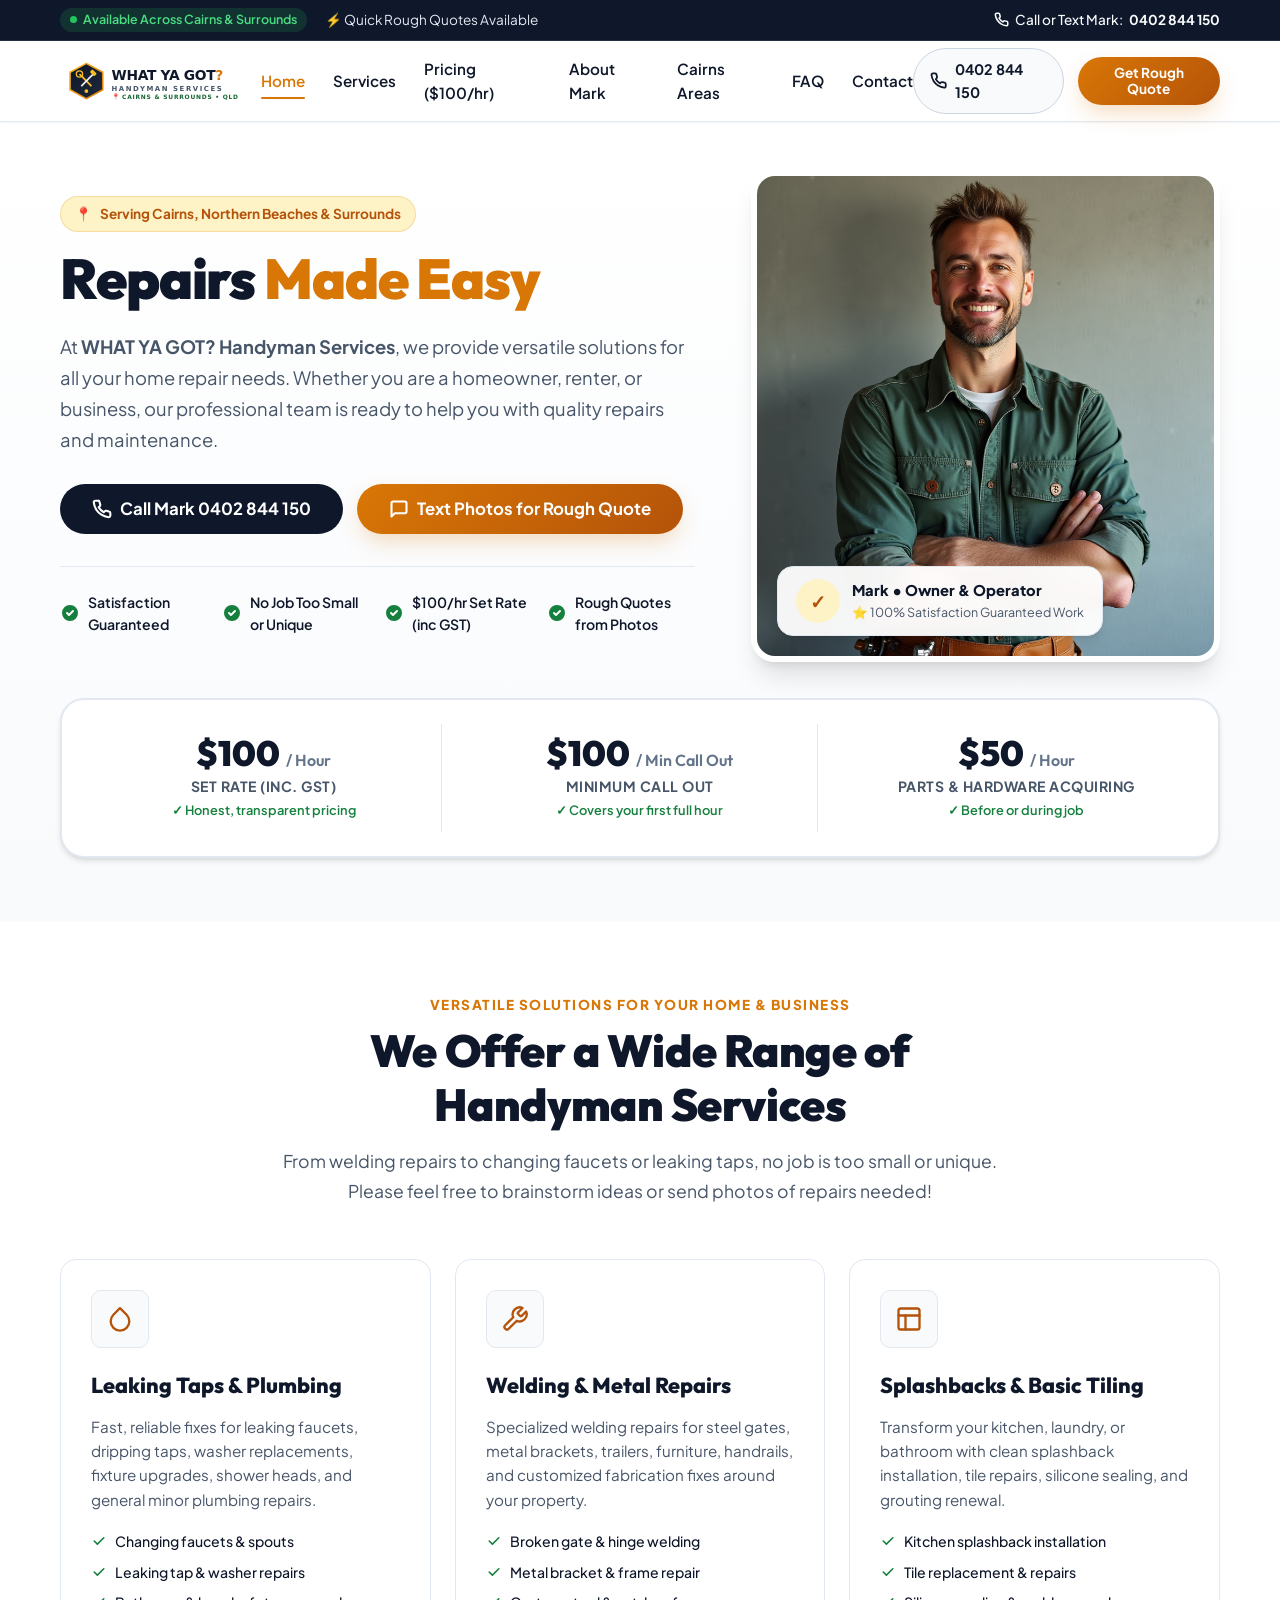
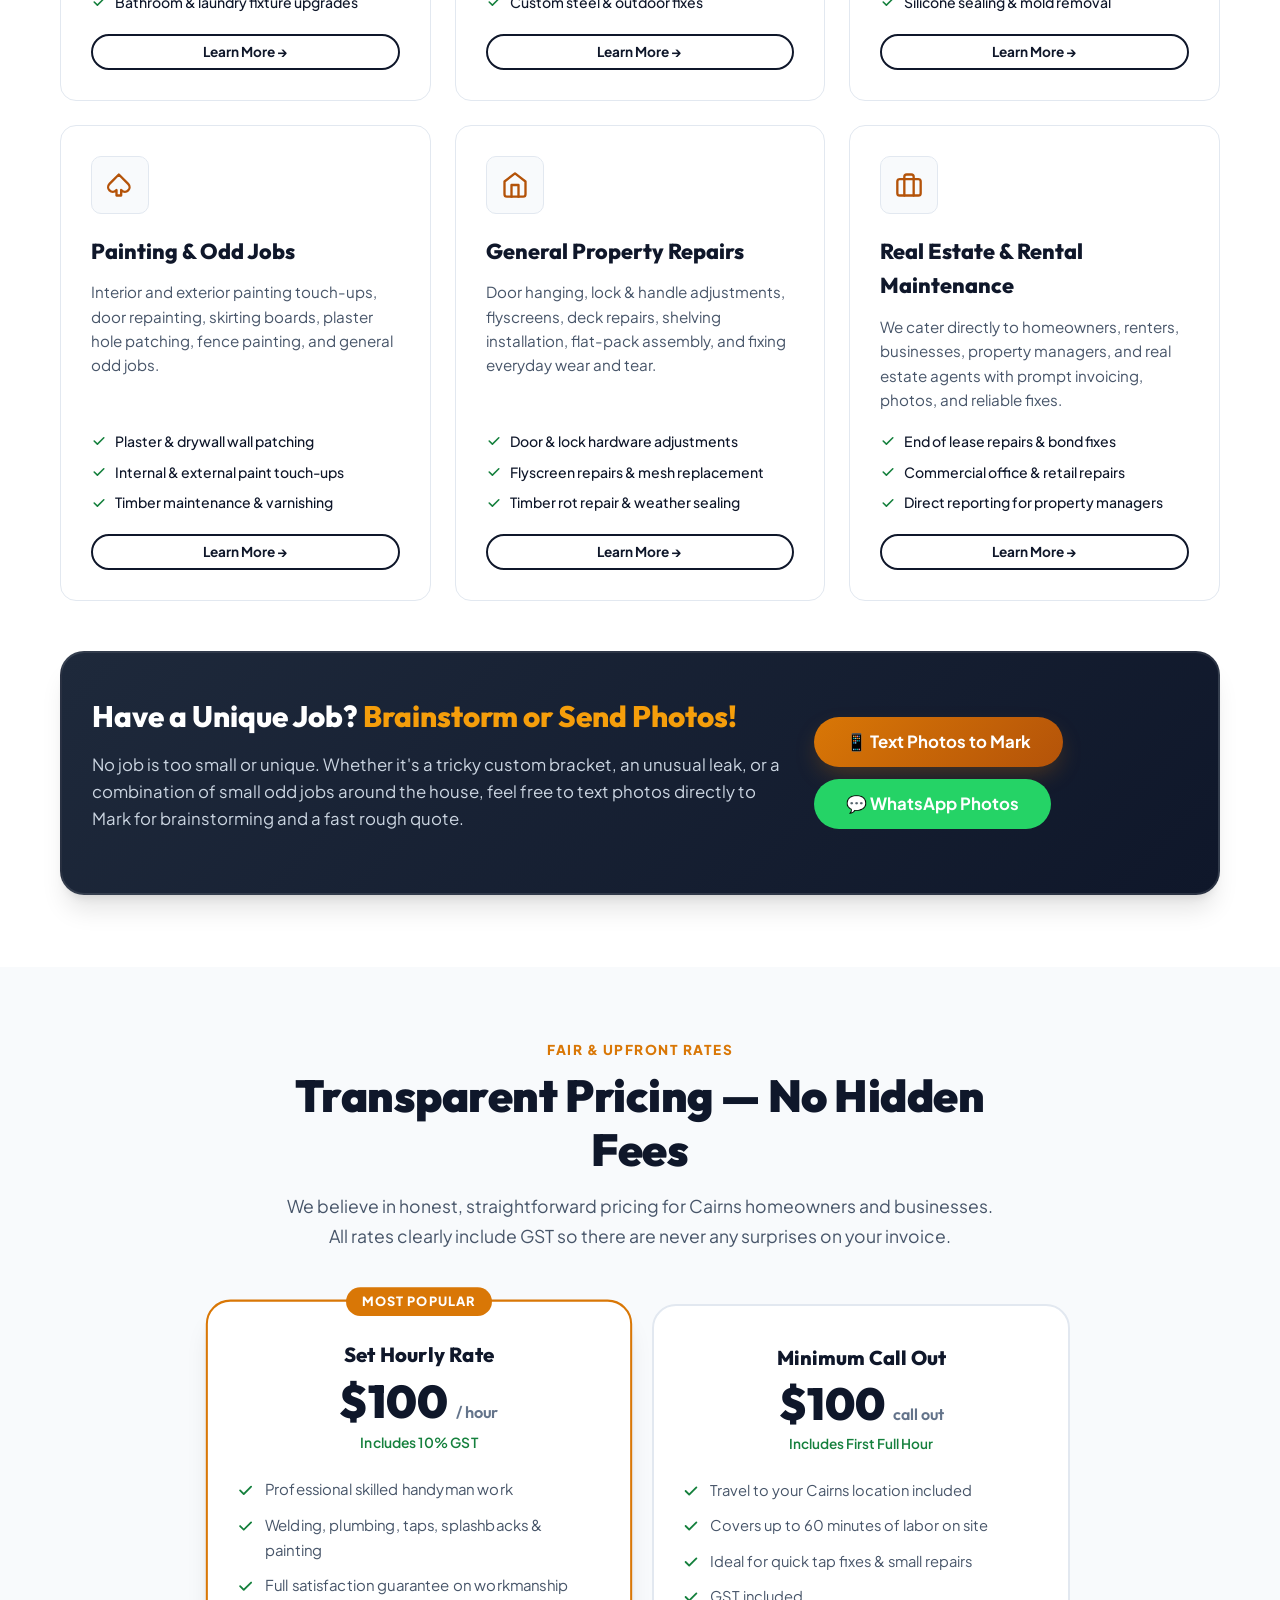
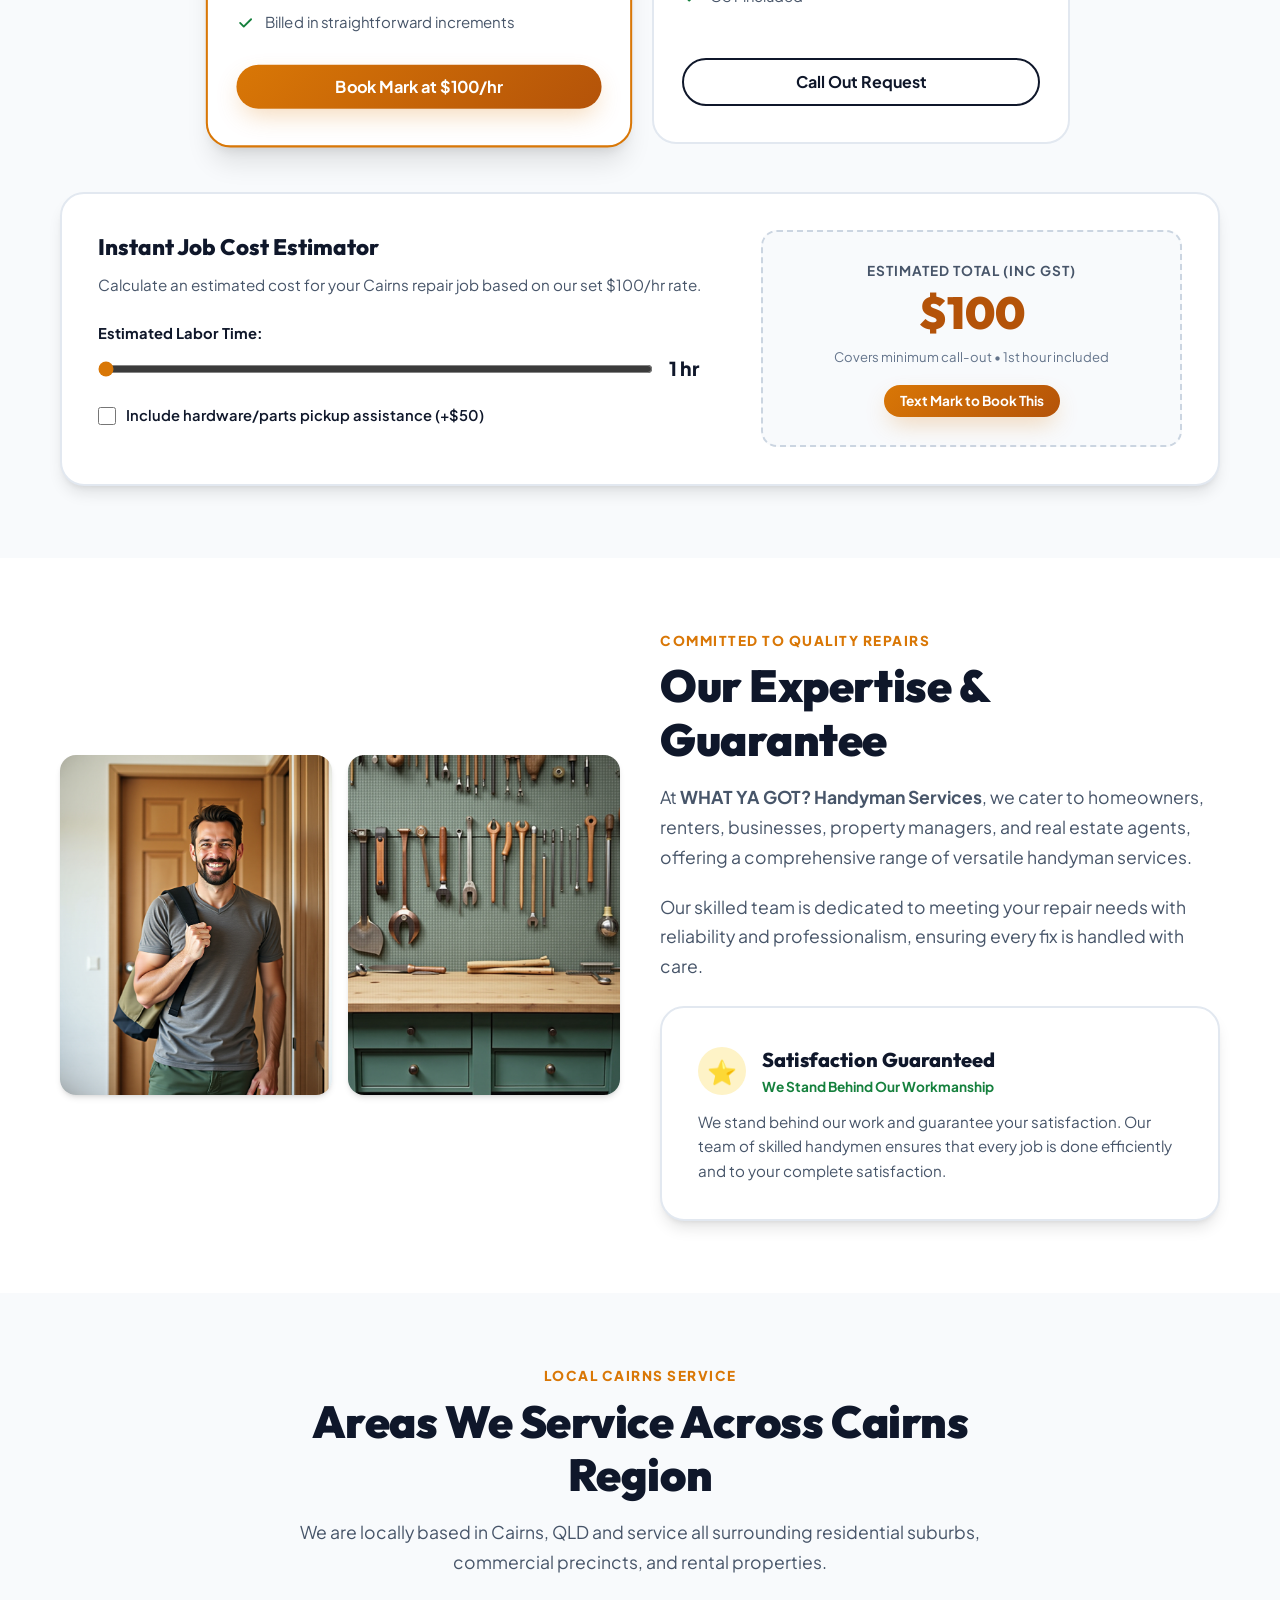
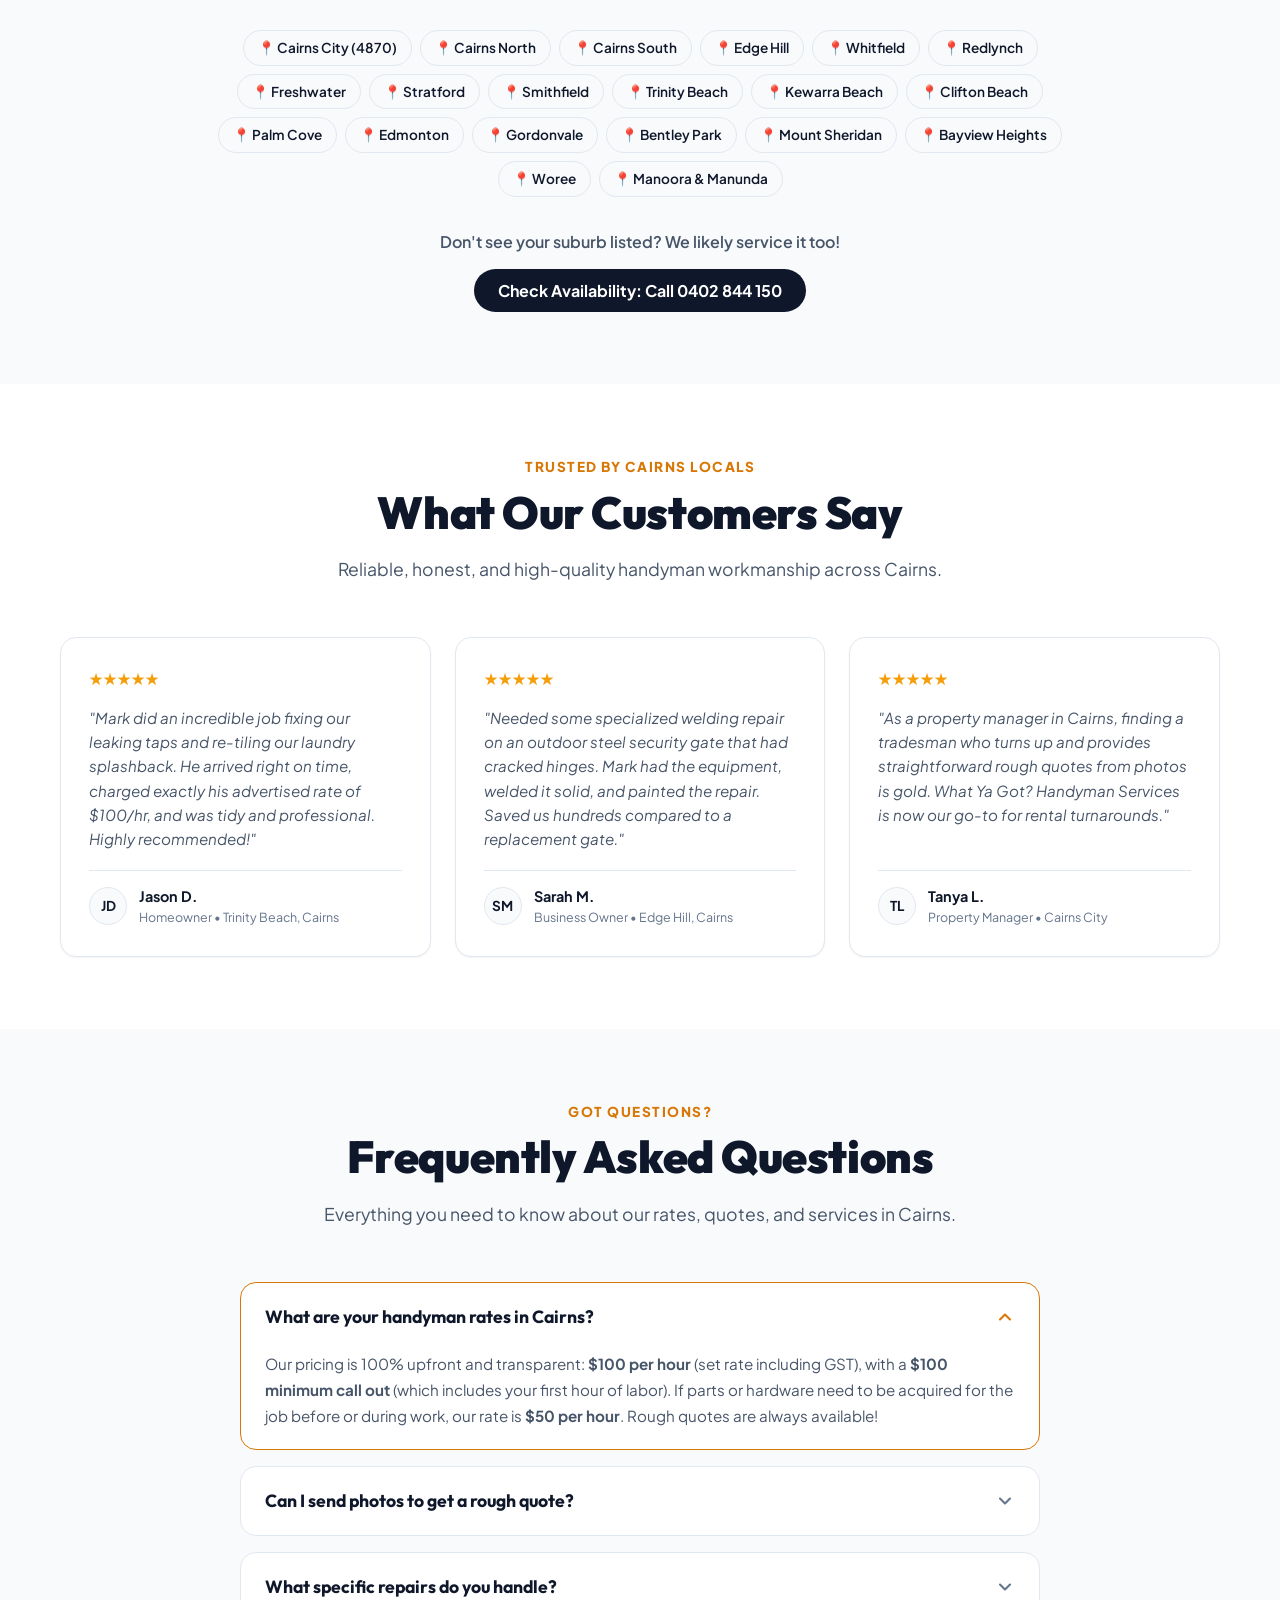
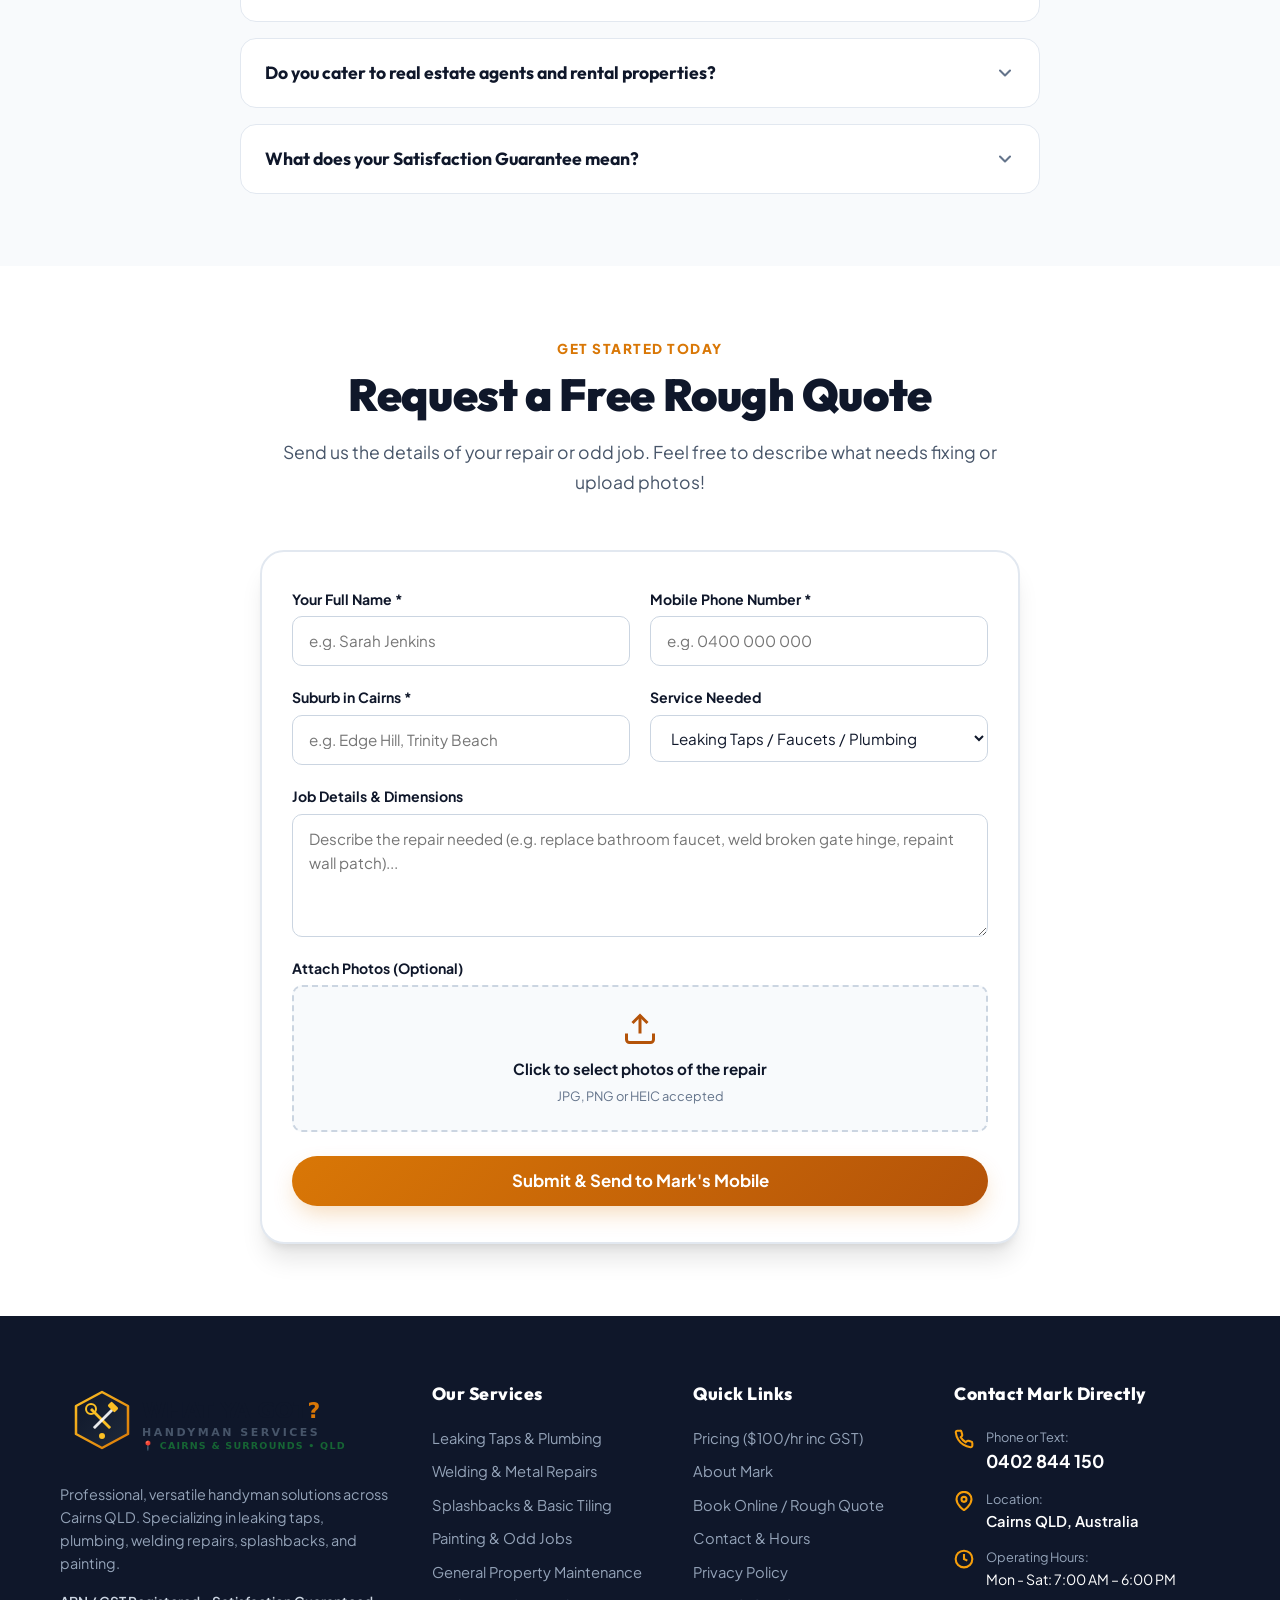
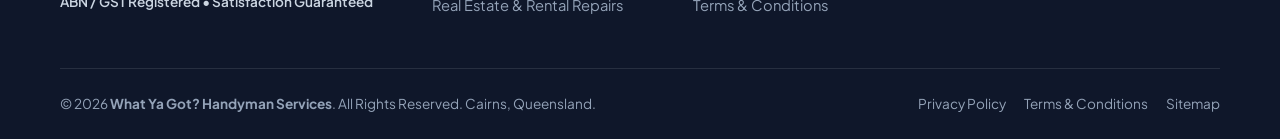
==== commit 5668f961: "Update service name to Splashbacks & Basic Tiling and remove Parts & Hardware pricing card" ====
--- a/index.html
+++ b/index.html
@@ -122,7 +122,7 @@
               "@type": "Offer",
               "itemOffered": {
                 "@type": "Service",
-                "name": "Splashbacks & Tiling",
+                "name": "Splashbacks & Basic Tiling",
                 "description": "Kitchen and laundry splashback installations, tile repairs, and regrouting."
               },
               "price": "100.00",
@@ -417,12 +417,12 @@
             <a href="services.html#welding" class="btn btn-sm btn-outline" style="margin-top:auto;">Learn More &rarr;</a>
           </article>
 
-          <!-- Service 3: Splashbacks & Tiling -->
+          <!-- Service 3: Splashbacks & Basic Tiling -->
           <article class="service-card">
             <div class="service-icon-wrap">
               <svg width="28" height="28" viewBox="0 0 24 24" fill="none" stroke="currentColor" stroke-width="2" stroke-linecap="round" stroke-linejoin="round"><rect x="3" y="3" width="18" height="18" rx="2" ry="2"></rect><line x1="3" y1="9" x2="21" y2="9"></line><line x1="9" y1="21" x2="9" y2="9"></line></svg>
             </div>
-            <h3 class="service-title">Splashbacks &amp; Tiling</h3>
+            <h3 class="service-title">Splashbacks &amp; Basic Tiling</h3>
             <p class="service-text">
               Transform your kitchen, laundry, or bathroom with clean splashback installation, tile repairs, silicone sealing, and grouting renewal.
             </p>
@@ -613,33 +613,7 @@
             <a href="tel:0402844150" class="btn btn-outline btn-full">Call Out Request</a>
           </div>
 
-          <!-- Card 3: Parts & Sourcing -->
-          <div class="pricing-card">
-            <div class="pricing-card-header">
-              <h3 class="pricing-tier-name">Parts &amp; Hardware</h3>
-              <div class="pricing-card-price">$50 <span>/ hour</span></div>
-              <div class="pricing-card-note">Acquiring for Job</div>
-            </div>
-            <div class="pricing-card-features">
-              <div class="pricing-feat-item">
-                <svg viewBox="0 0 20 20" fill="currentColor"><path fill-rule="evenodd" d="M16.707 5.293a1 1 0 010 1.414l-8 8a1 1 0 01-1.414 0l-4-4a1 1 0 011.414-1.414L8 12.586l7.293-7.293a1 1 0 011.414 0z" clip-rule="evenodd"/></svg>
-                <span>Hardware store trips before or during work</span>
-              </div>
-              <div class="pricing-feat-item">
-                <svg viewBox="0 0 20 20" fill="currentColor"><path fill-rule="evenodd" d="M16.707 5.293a1 1 0 010 1.414l-8 8a1 1 0 01-1.414 0l-4-4a1 1 0 011.414-1.414L8 12.586l7.293-7.293a1 1 0 011.414 0z" clip-rule="evenodd"/></svg>
-                <span>Exact right fittings, screws &amp; parts purchased</span>
-              </div>
-              <div class="pricing-feat-item">
-                <svg viewBox="0 0 20 20" fill="currentColor"><path fill-rule="evenodd" d="M16.707 5.293a1 1 0 010 1.414l-8 8a1 1 0 01-1.414 0l-4-4a1 1 0 011.414-1.414L8 12.586l7.293-7.293a1 1 0 011.414 0z" clip-rule="evenodd"/></svg>
-                <span>Transparent receipts provided with zero markup</span>
-              </div>
-              <div class="pricing-feat-item">
-                <svg viewBox="0 0 20 20" fill="currentColor"><path fill-rule="evenodd" d="M16.707 5.293a1 1 0 010 1.414l-8 8a1 1 0 01-1.414 0l-4-4a1 1 0 011.414-1.414L8 12.586l7.293-7.293a1 1 0 011.414 0z" clip-rule="evenodd"/></svg>
-                <span>Saves you time and hassle</span>
-              </div>
-            </div>
-            <a href="book-online.html" class="btn btn-outline btn-full">Ask About Parts</a>
-          </div>
+
         </div>
 
         <!-- Interactive Cost Estimator -->
@@ -920,7 +894,7 @@
                   <select id="quote-service" name="service" class="form-select">
                     <option value="Leaking Taps / Plumbing">Leaking Taps / Faucets / Plumbing</option>
                     <option value="Welding & Metal Repairs">Welding &amp; Metal Repairs</option>
-                    <option value="Splashbacks & Tiling">Splashbacks &amp; Tiling</option>
+                    <option value="Splashbacks & Basic Tiling">Splashbacks &amp; Basic Tiling</option>
                     <option value="Painting & Odd Jobs">Painting &amp; Odd Jobs</option>
                     <option value="General Property Maintenance">General Property Maintenance</option>
                     <option value="Real Estate / Rental Inspection Fixes">Rental / Real Estate Repairs</option>
@@ -982,7 +956,7 @@
           <ul class="footer-links">
             <li><a href="services.html#plumbing">Leaking Taps &amp; Plumbing</a></li>
             <li><a href="services.html#welding">Welding &amp; Metal Repairs</a></li>
-            <li><a href="services.html#splashbacks">Splashbacks &amp; Tiling</a></li>
+            <li><a href="services.html#splashbacks">Splashbacks &amp; Basic Tiling</a></li>
             <li><a href="services.html#painting">Painting &amp; Odd Jobs</a></li>
             <li><a href="services.html#general">General Property Maintenance</a></li>
             <li><a href="services.html#commercial">Real Estate &amp; Rental Repairs</a></li>
--- a/assets/css/style.css
+++ b/assets/css/style.css
@@ -885,11 +885,13 @@
   display: grid;
   grid-template-columns: 1fr;
   gap: 24px;
+  max-width: 860px;
+  margin: 0 auto;
 }
 
 @media (min-width: 768px) {
   .pricing-cards-grid {
-    grid-template-columns: repeat(3, 1fr);
+    grid-template-columns: repeat(2, 1fr);
   }
 }
 
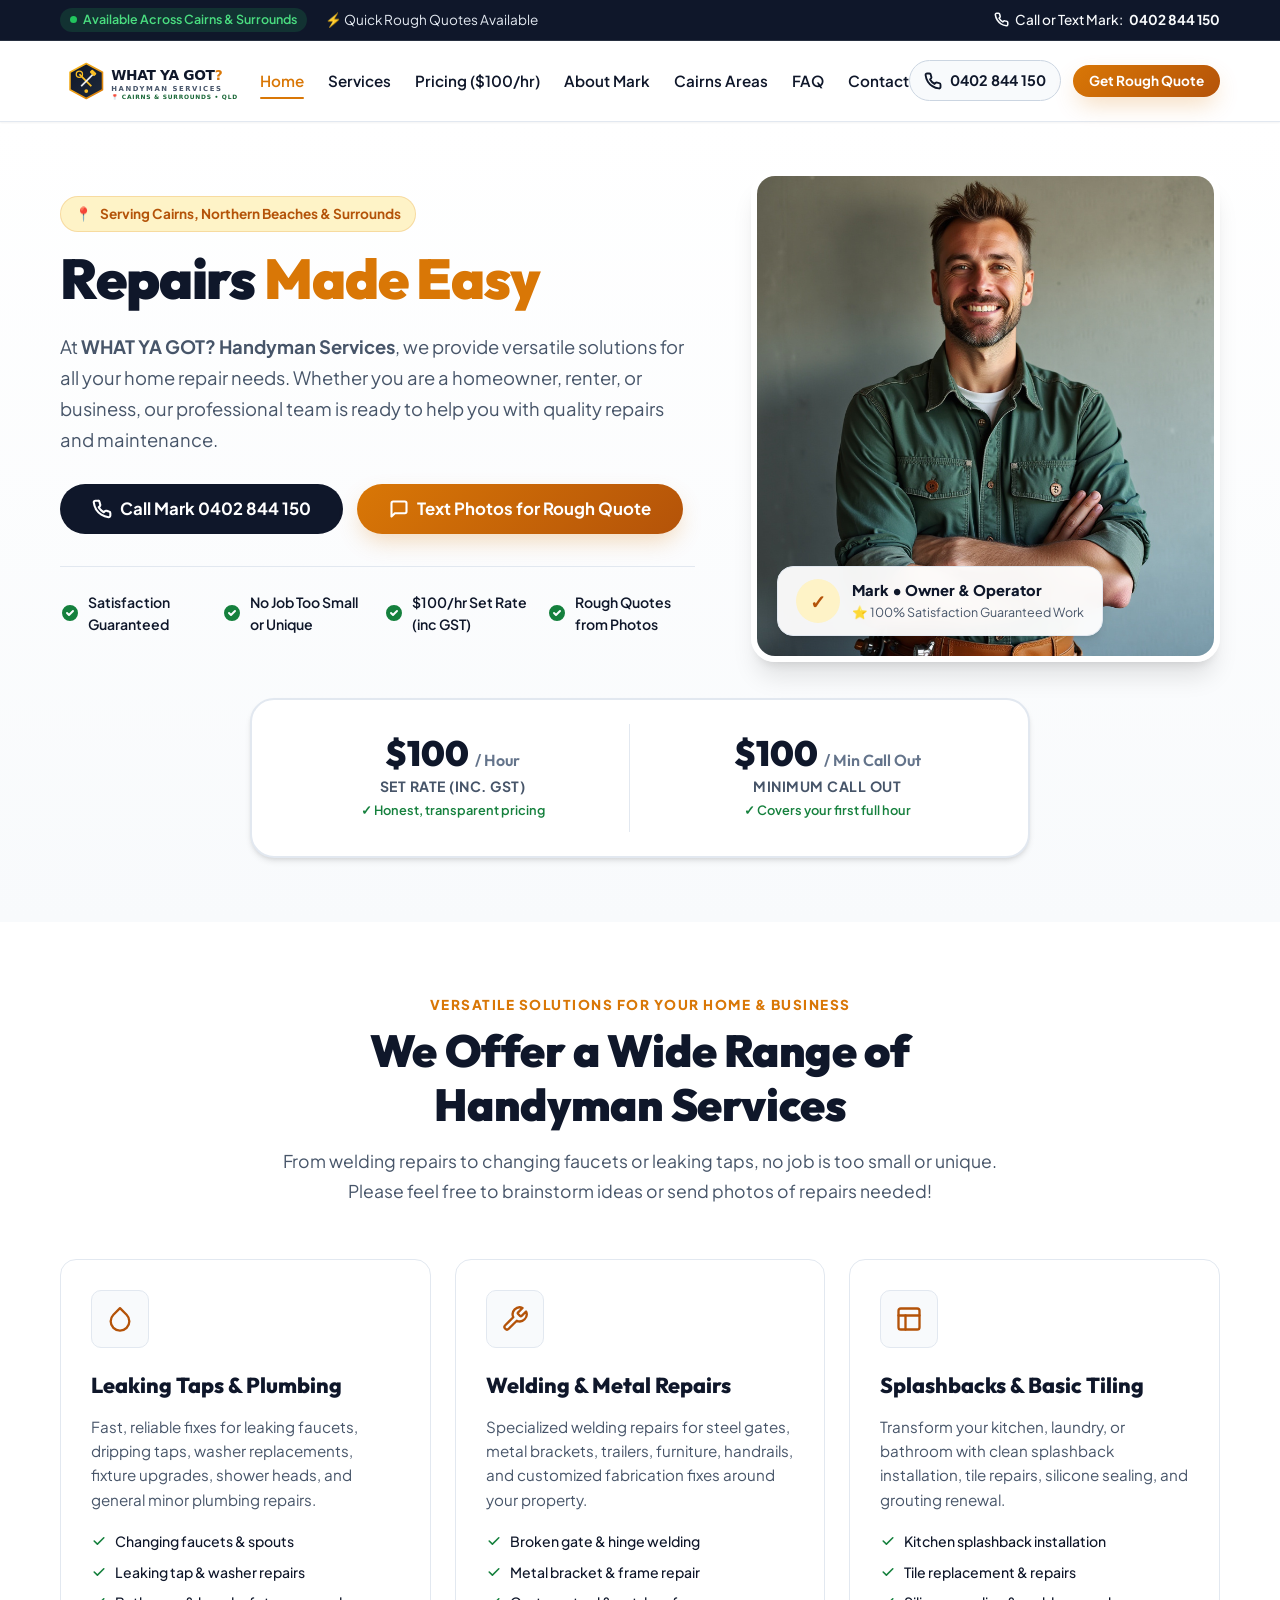
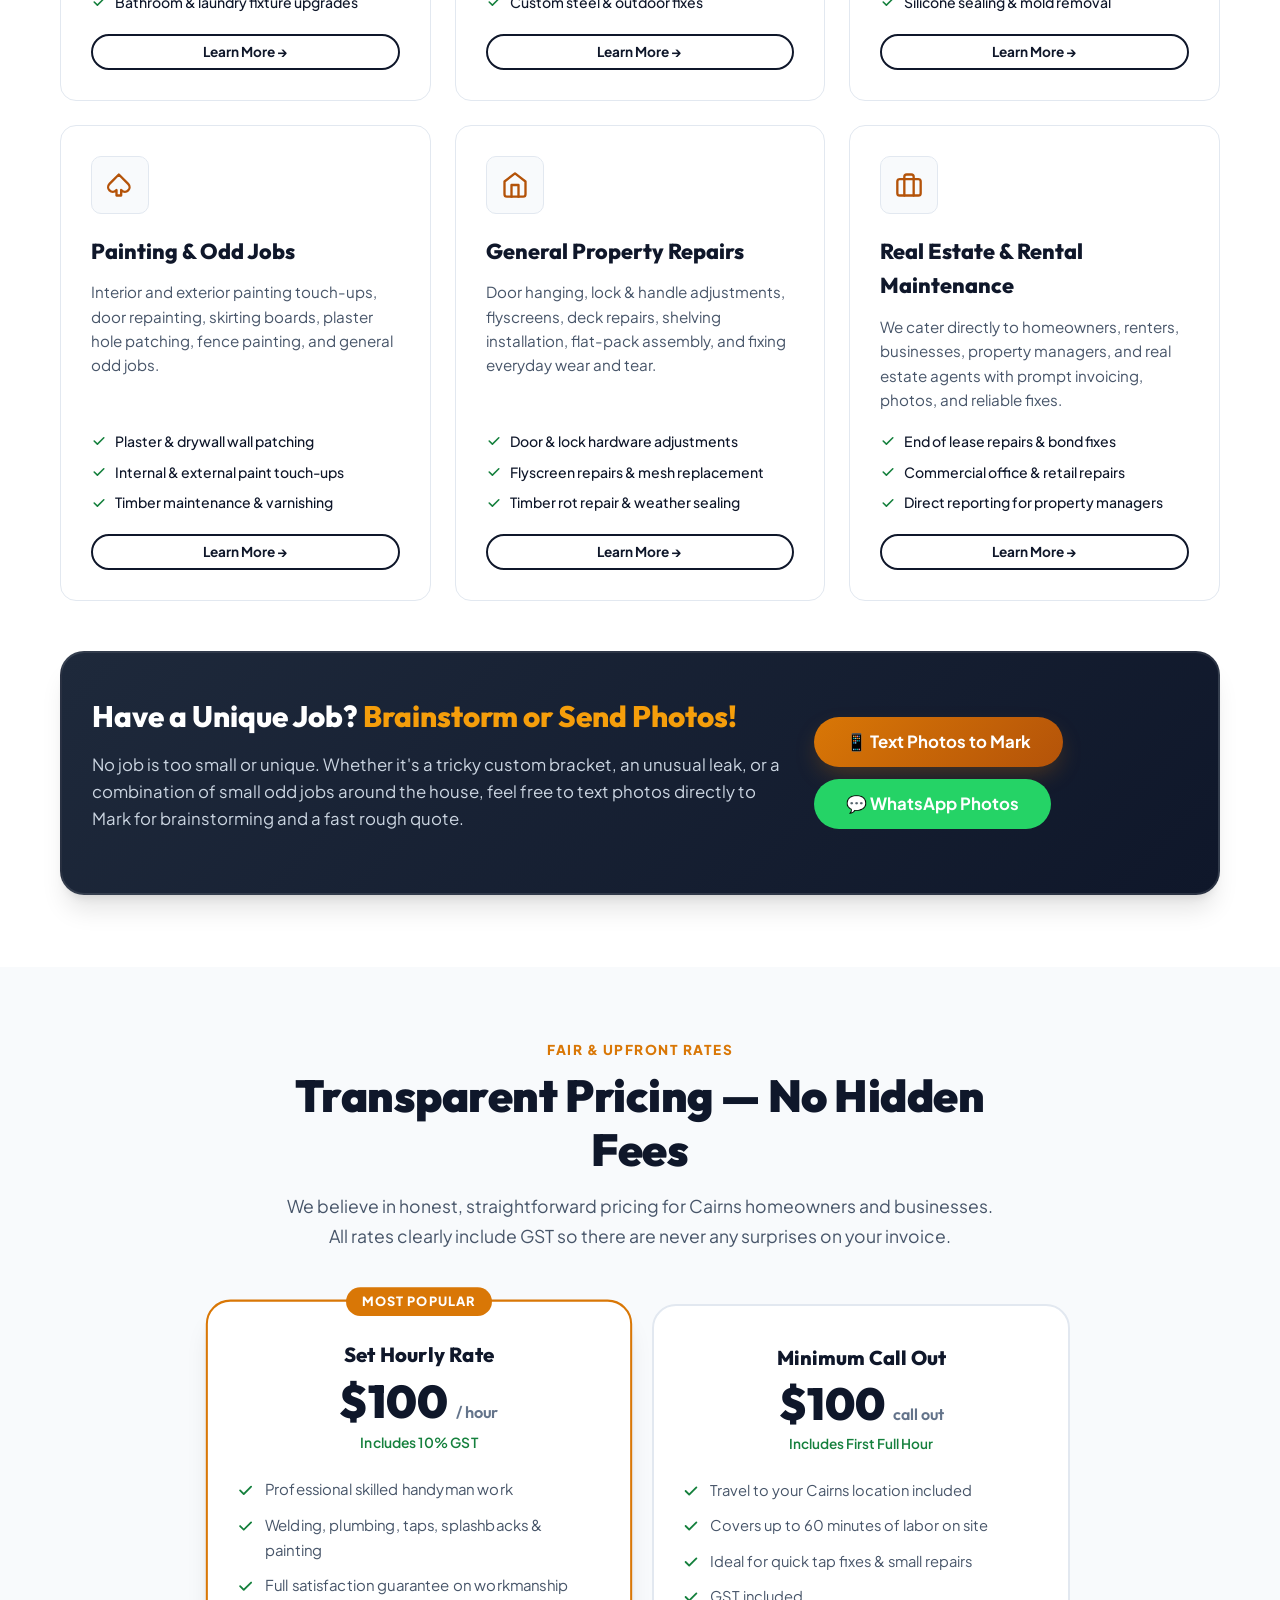
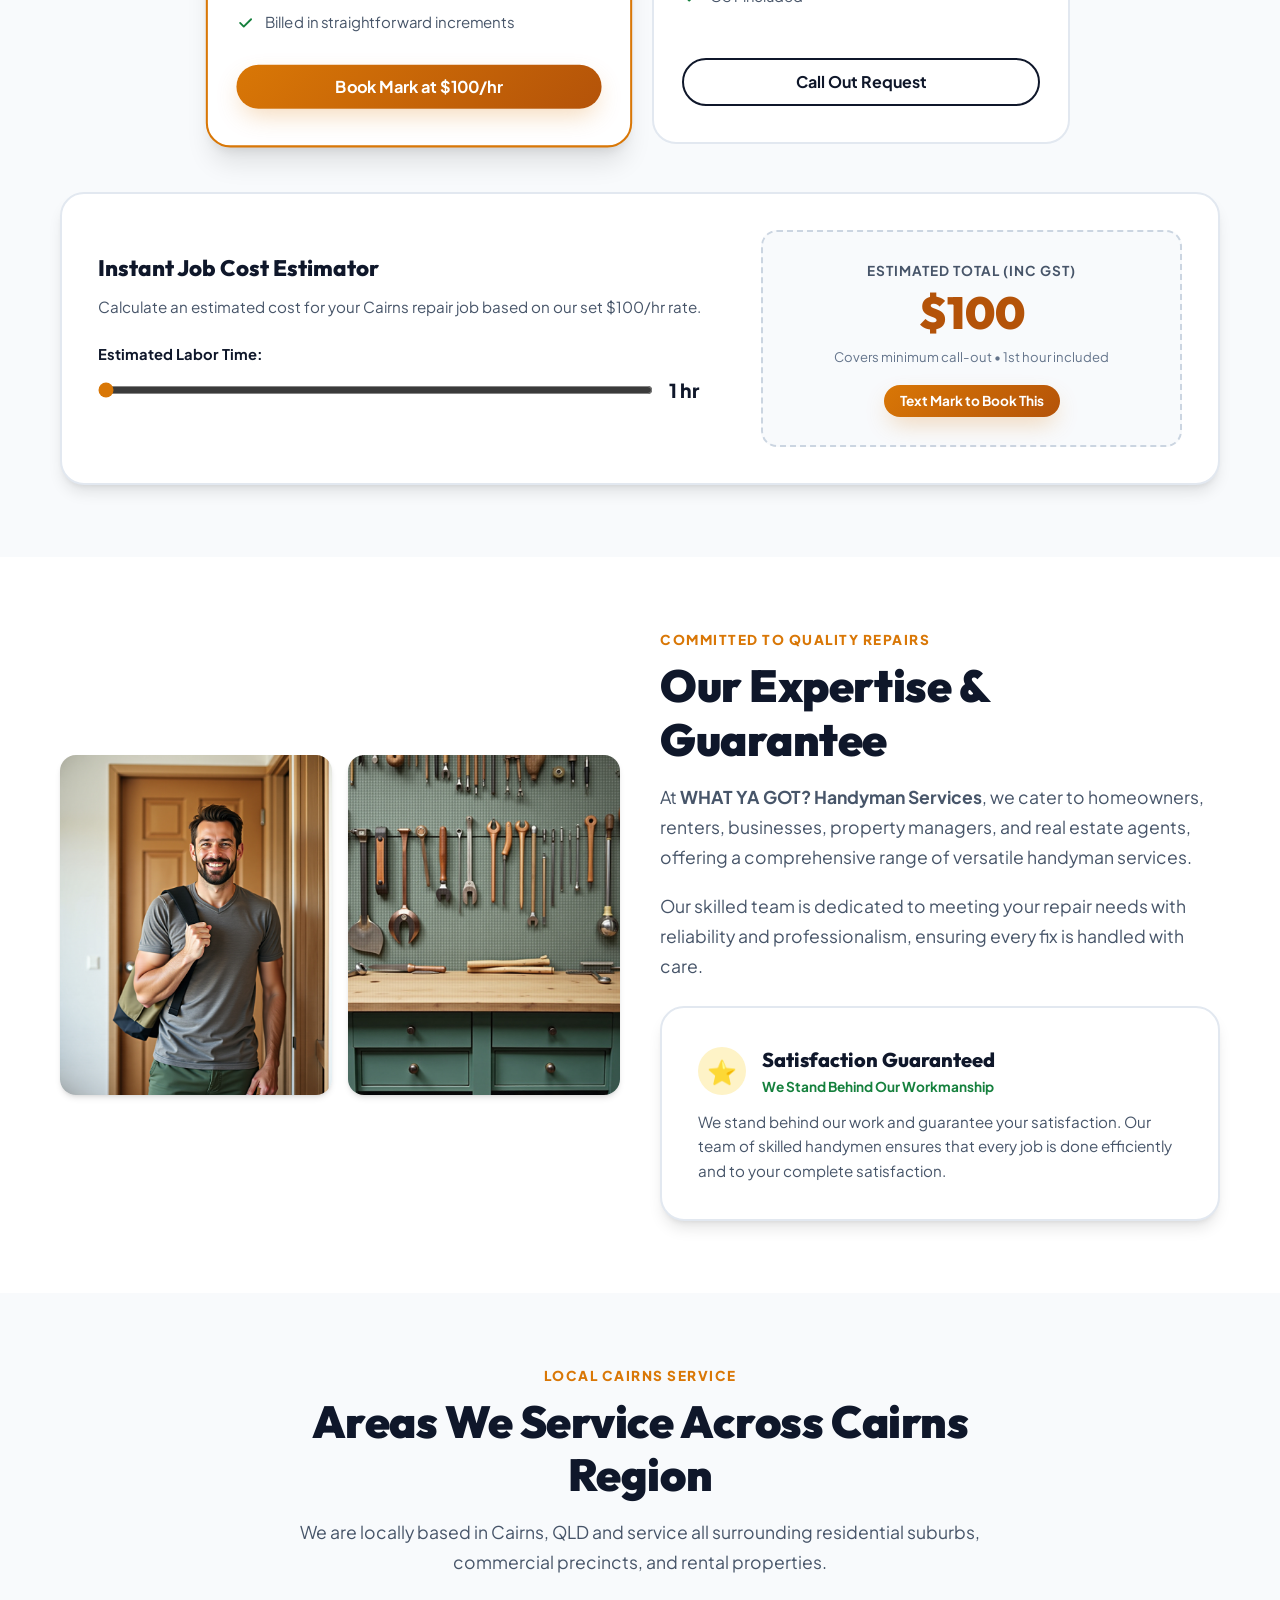
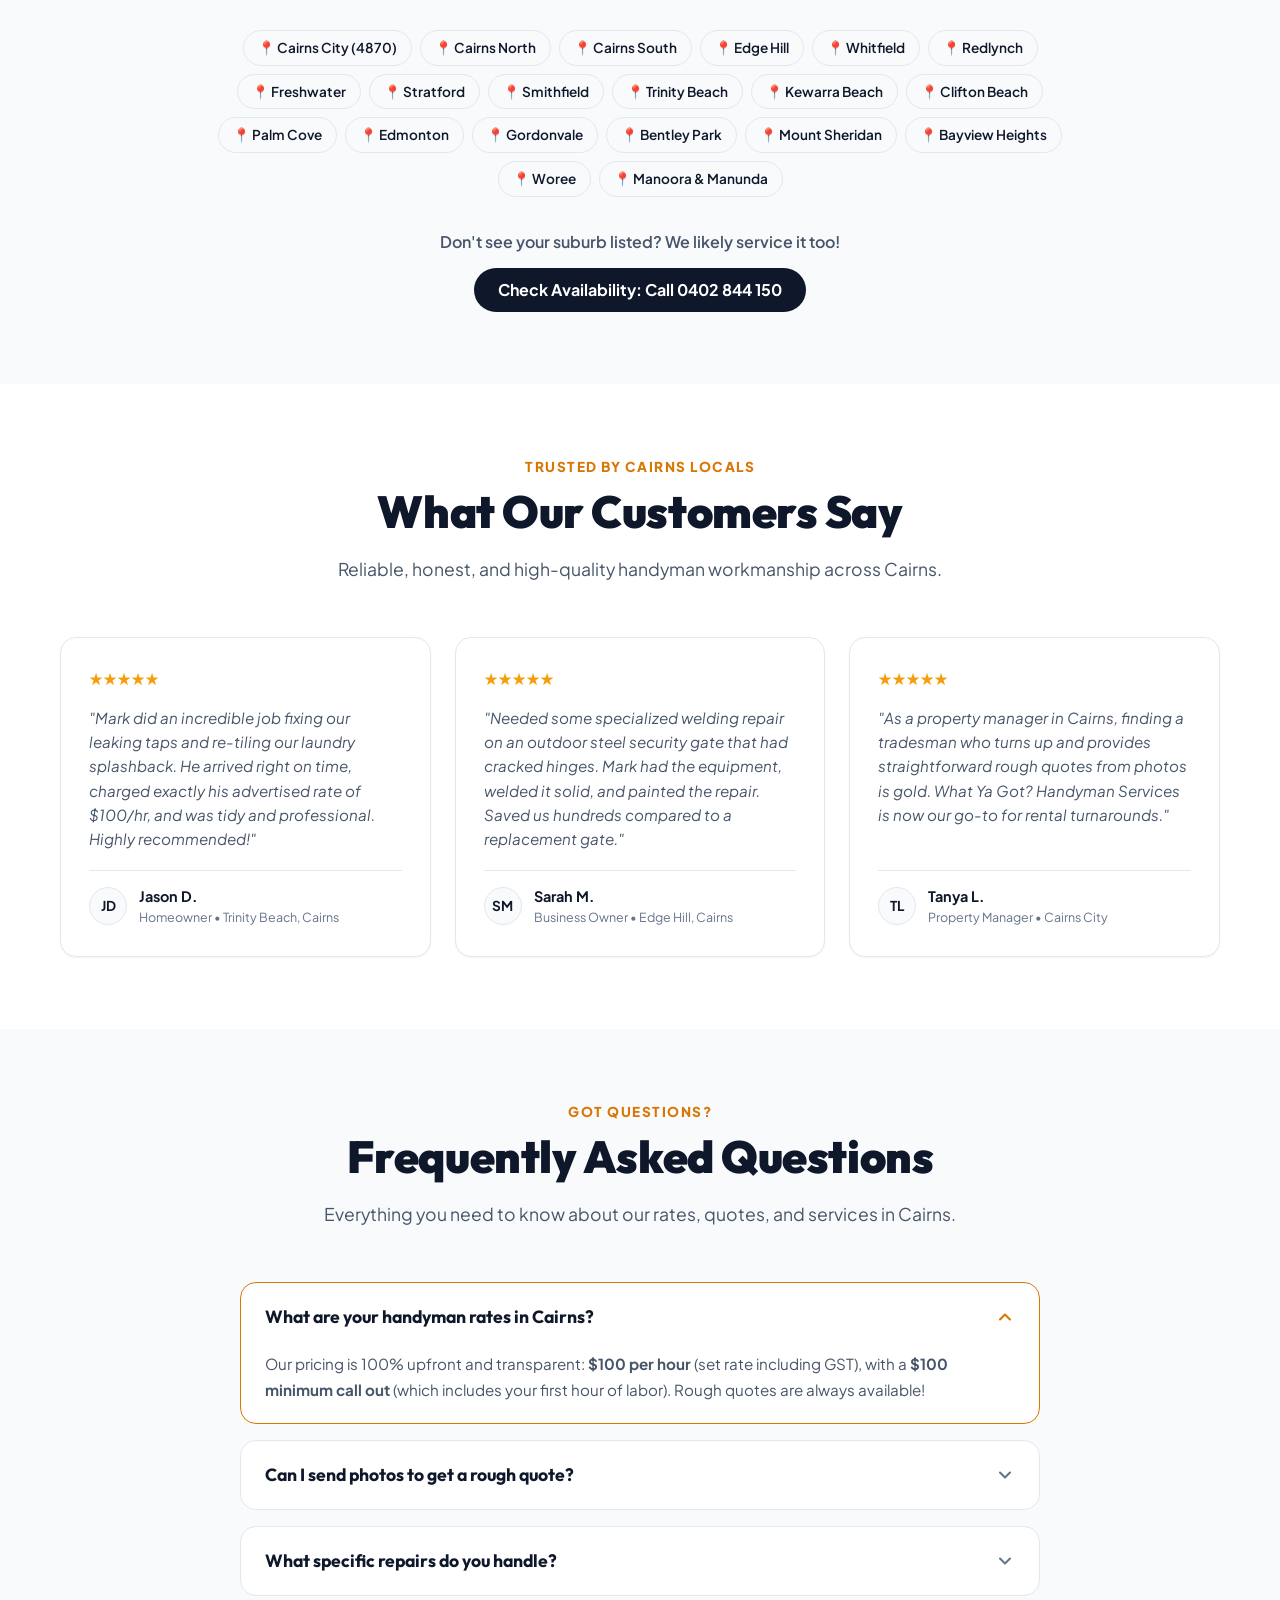
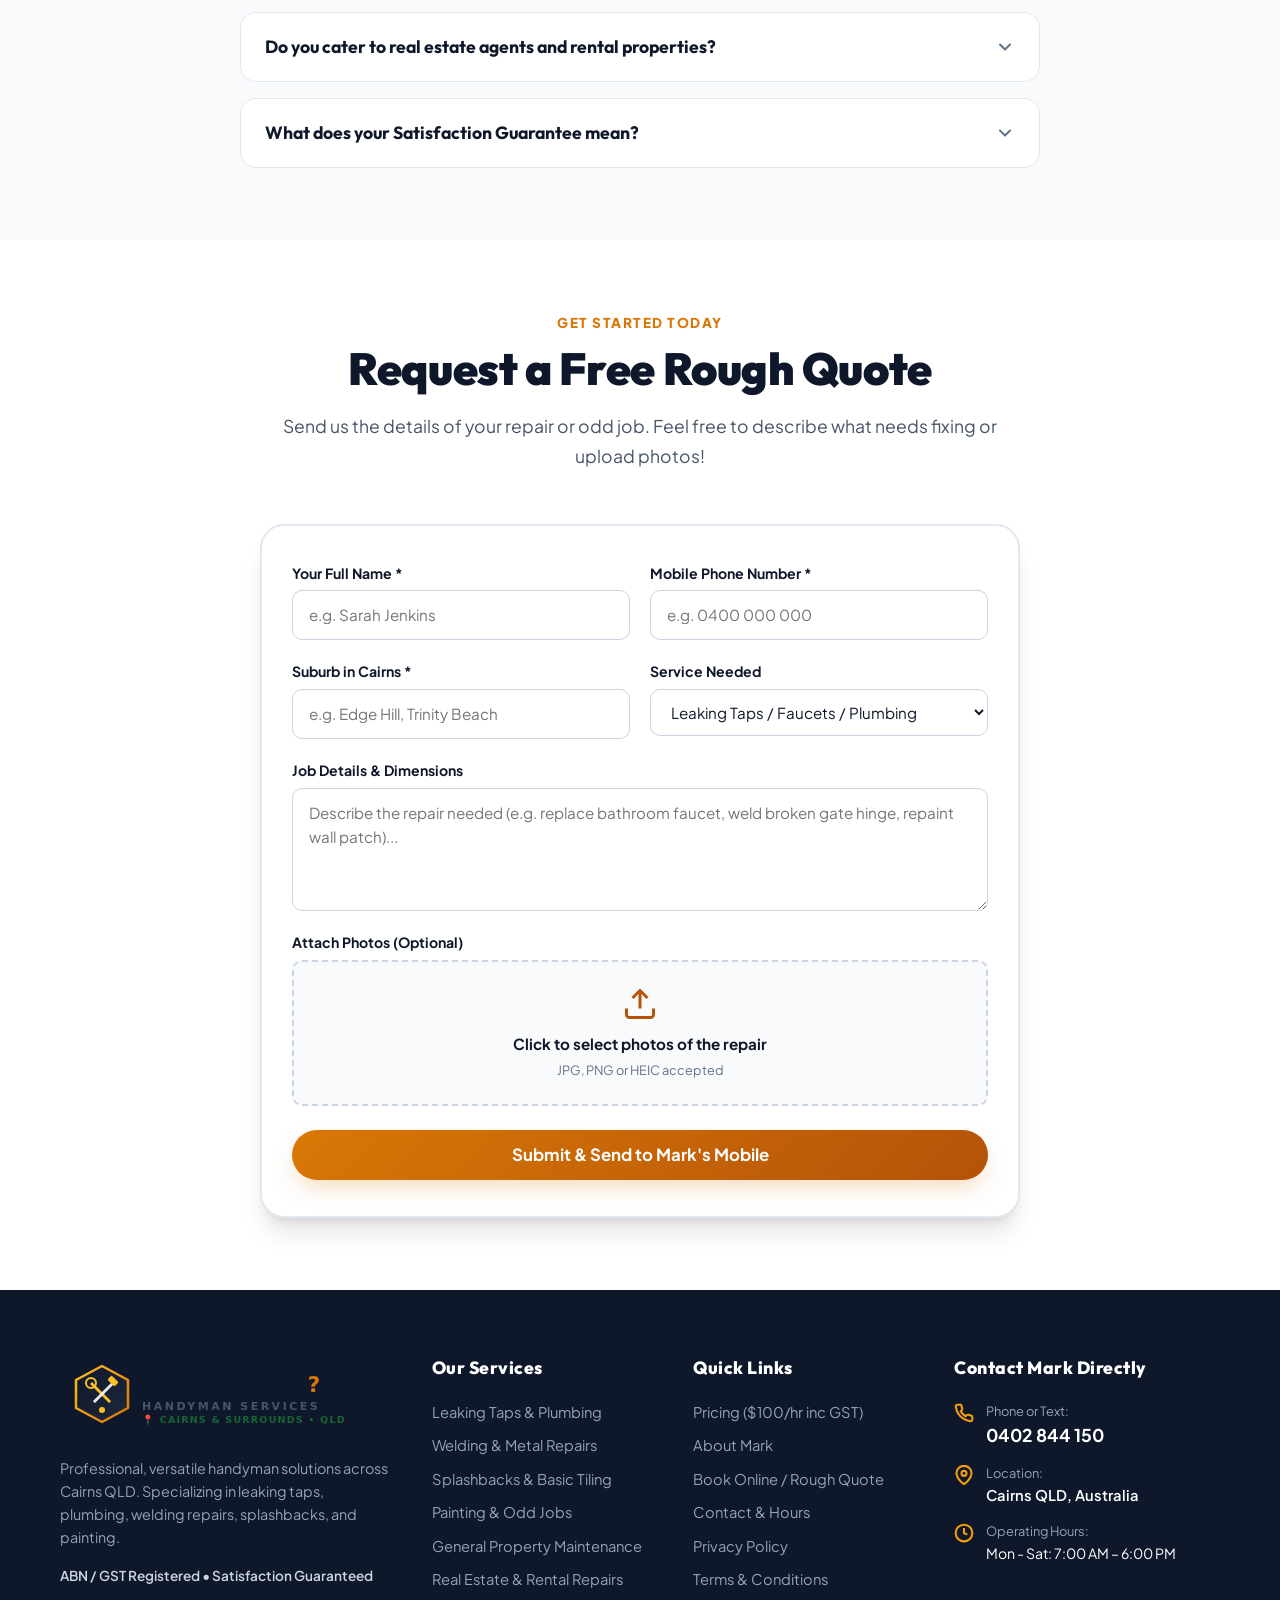
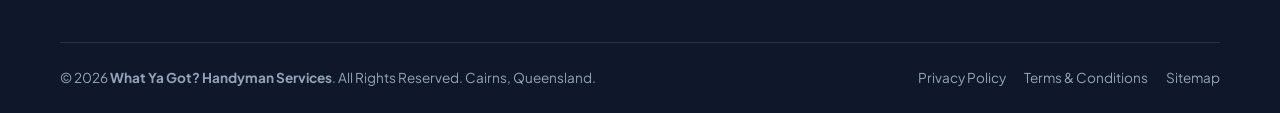
==== commit 4fd18899: "Remove  pricing box and ensure phone number stays in one line" ====
--- a/index.html
+++ b/index.html
@@ -150,7 +150,7 @@
             "name": "What are your handyman rates in Cairns?",
             "acceptedAnswer": {
               "@type": "Answer",
-              "text": "Our rates are transparent and straightforward: $100 per hour (set rate including GST) with a $100 minimum call-out (which covers your first hour). If parts or hardware need to be acquired for the job before or during work, our rate is $50 per hour. Rough quotes are always available!"
+              "text": "Our rates are transparent and straightforward: $100 per hour (set rate including GST) with a $100 minimum call-out (which covers your first hour). Rough quotes are always available!"
             }
           },
           {
@@ -233,7 +233,7 @@
         <div class="header-actions">
           <a href="tel:0402844150" class="btn-phone-header">
             <svg width="18" height="18" viewBox="0 0 24 24" fill="none" stroke="currentColor" stroke-width="2.5" stroke-linecap="round" stroke-linejoin="round"><path d="M22 16.92v3a2 2 0 0 1-2.18 2 19.79 19.79 0 0 1-8.63-3.07 19.5 19.5 0 0 1-6-6 19.79 19.79 0 0 1-3.07-8.67A2 2 0 0 1 4.11 2h3a2 2 0 0 1 2 1.72 12.84 12.84 0 0 0 .7 2.81 2 2 0 0 1-.45 2.11L8.09 9.91a16 16 0 0 0 6 6l1.27-1.27a2 2 0 0 1 2.11-.45 12.84 12.84 0 0 0 2.81.7A2 2 0 0 1 22 16.92z"></path></svg>
-            <span>0402 844 150</span>
+            <span>0402&nbsp;844&nbsp;150</span>
           </a>
           <a href="book-online.html" class="btn btn-sm btn-primary">Get Rough Quote</a>
           <button id="hamburger-btn" class="hamburger-btn" aria-label="Toggle navigation menu">
@@ -344,11 +344,6 @@
             <div class="price-label">Minimum Call Out</div>
             <div class="price-sub">✓ Covers your first full hour</div>
           </div>
-          <div class="price-box">
-            <div class="price-amount">$50 <span>/ Hour</span></div>
-            <div class="price-label">Parts &amp; Hardware Acquiring</div>
-            <div class="price-sub">✓ Before or during job</div>
-          </div>
         </div>
       </div>
     </section>
@@ -633,12 +628,6 @@
                 </div>
               </div>
 
-              <div class="calc-form-group" style="display:flex; align-items:center; gap:10px; margin-top:16px;">
-                <input type="checkbox" id="calc-parts" style="width:18px; height:18px; accent-color:var(--accent);">
-                <label for="calc-parts" style="font-size:0.92rem; font-weight:600; cursor:pointer;">
-                  Include hardware/parts pickup assistance (+$50)
-                </label>
-              </div>
             </div>
 
             <div class="calc-result-card">
@@ -812,7 +801,7 @@
               <svg class="faq-icon" width="20" height="20" viewBox="0 0 24 24" fill="none" stroke="currentColor" stroke-width="2.5" stroke-linecap="round" stroke-linejoin="round"><polyline points="6 9 12 15 18 9"></polyline></svg>
             </button>
             <div class="faq-answer">
-              Our pricing is 100% upfront and transparent: <strong>$100 per hour</strong> (set rate including GST), with a <strong>$100 minimum call out</strong> (which includes your first hour of labor). If parts or hardware need to be acquired for the job before or during work, our rate is <strong>$50 per hour</strong>. Rough quotes are always available!
+              Our pricing is 100% upfront and transparent: <strong>$100 per hour</strong> (set rate including GST), with a <strong>$100 minimum call out</strong> (which includes your first hour of labor). Rough quotes are always available!
             </div>
           </div>
 
--- a/assets/css/style.css
+++ b/assets/css/style.css
@@ -218,7 +218,13 @@
   .nav-desktop {
     display: flex;
     align-items: center;
-    gap: 28px;
+    gap: 16px;
+  }
+}
+
+@media (min-width: 1200px) {
+  .nav-desktop {
+    gap: 24px;
   }
 }
 
@@ -228,6 +234,7 @@
   color: var(--text-main);
   position: relative;
   padding: 6px 0;
+  white-space: nowrap;
 }
 
 .nav-link:hover, .nav-link.active {
@@ -248,7 +255,8 @@
 .header-actions {
   display: flex;
   align-items: center;
-  gap: 14px;
+  gap: 12px;
+  flex-shrink: 0;
 }
 
 .btn-phone-header {
@@ -262,12 +270,17 @@
     gap: 8px;
     background: var(--surface-alt);
     border: 1.5px solid var(--surface-border-strong);
-    padding: 9px 16px;
+    padding: 8px 14px;
     border-radius: var(--radius-full);
     font-weight: 700;
     color: var(--primary);
     font-size: 0.9rem;
+    white-space: nowrap;
+    flex-shrink: 0;
     transition: all var(--transition-fast);
+  }
+  .btn-phone-header span {
+    white-space: nowrap;
   }
   .btn-phone-header:hover {
     border-color: var(--accent);
@@ -616,11 +629,14 @@
   display: grid;
   grid-template-columns: 1fr;
   gap: 20px;
+  max-width: 780px;
+  margin-left: auto;
+  margin-right: auto;
 }
 
 @media (min-width: 768px) {
   .pricing-hero-strip {
-    grid-template-columns: repeat(3, 1fr);
+    grid-template-columns: repeat(2, 1fr);
     align-items: center;
   }
 }
